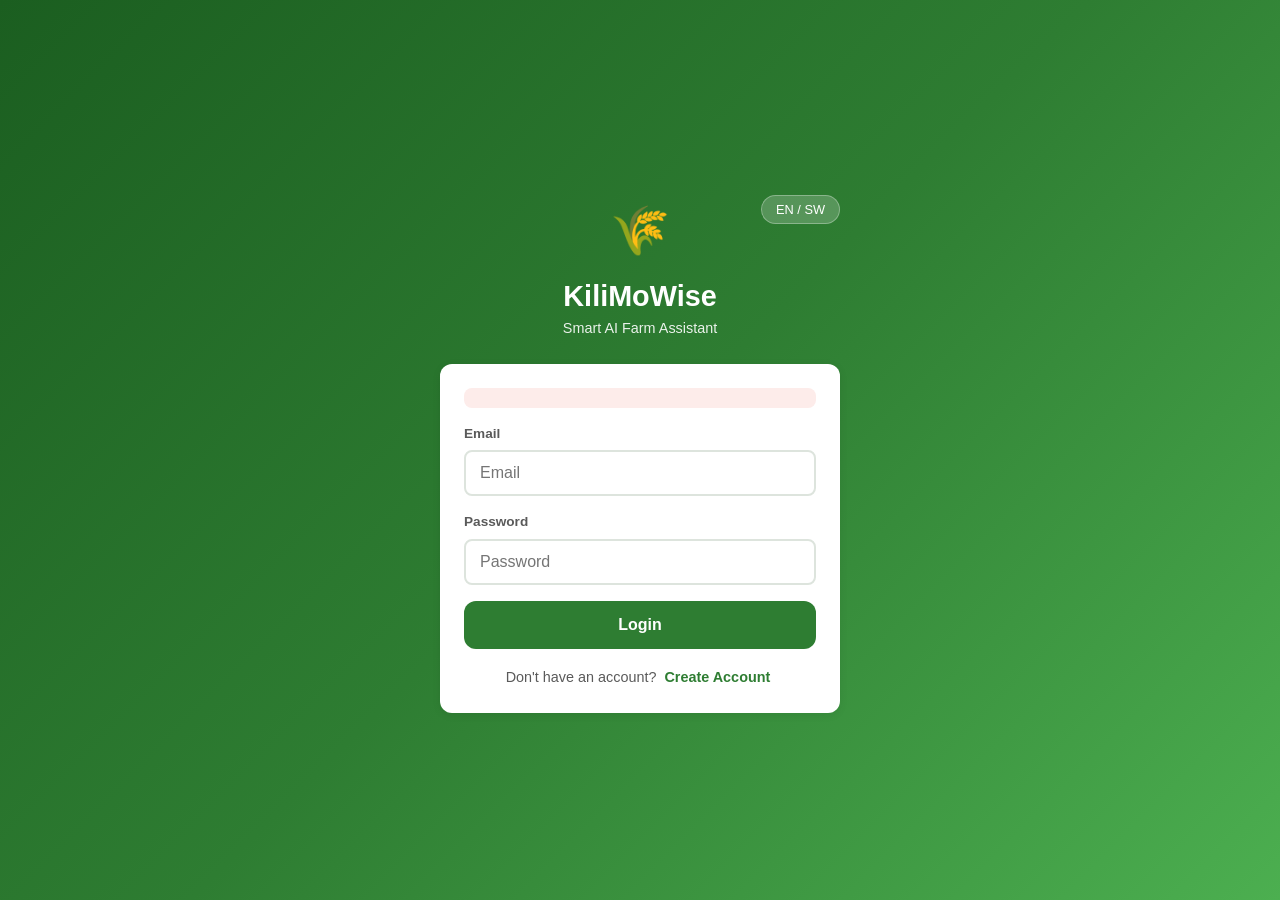
==== frontend/advisor.html @ 44e57fd1 "Initial frontend MVP - KiliMoWise Smart AI Farm Assistant" ====
<!DOCTYPE html>
<html lang="en">
<head>
  <meta charset="UTF-8">
  <meta name="viewport" content="width=device-width, initial-scale=1.0, maximum-scale=1.0, user-scalable=no">
  <meta name="theme-color" content="#2e7d32">
  <meta name="apple-mobile-web-app-capable" content="yes">
  <meta name="apple-mobile-web-app-status-bar-style" content="black-translucent">
  <title data-i18n="advisor.title">AI Advisor</title>
  <link rel="manifest" href="manifest.json">
  <link rel="apple-touch-icon" href="data:image/svg+xml,%3Csvg xmlns='http://www.w3.org/2000/svg' viewBox='0 0 192 192'%3E%3Crect width='192' height='192' fill='%232e7d32'/%3E%3Ctext x='96' y='140' font-size='120' text-anchor='middle' fill='white'%3E🌾%3C/text%3E%3C/svg%3E">
  <link rel="stylesheet" href="css/style.css">
  <script src="config.js"></script>
  <script src="js/i18n.js"></script>
  <script src="js/utils.js"></script>
  <script src="js/api.js"></script>
  <script src="js/auth.js"></script>
  <script src="js/advisor.js"></script>
  <script>
    if ('serviceWorker' in navigator) {
      navigator.serviceWorker.register('service-worker.js');
    }
  </script>
</head>
<body>
  <header class="app-header">
    <button class="btn-link" onclick="window.location.href='index.html'" style="color:white;font-size:1.2rem;padding:0;">&#8592;</button>
    <h1 data-i18n="advisor.title">AI Advisor</h1>
    <button onclick="toggleLanguage()" style="background:none;border:none;color:white;font-size:0.8rem;cursor:pointer;">EN / SW</button>
  </header>

  <main class="container">
    <div class="card">
      <div class="form-group">
        <label for="problemInput" data-i18n="advisor.describe">Describe your crop or animal issue</label>
        <textarea id="problemInput" class="input" rows="3" data-i18n-placeholder="advisor.describe" placeholder="e.g. My maize leaves are turning yellow..."></textarea>
      </div>

      <div class="form-group">
        <label for="typeSelect" data-i18n="advisor.type">Issue Type</label>
        <select id="typeSelect" class="select">
          <option value="crop" data-i18n="advisor.crop">Crop</option>
          <option value="animal" data-i18n="advisor.animal">Animal</option>
        </select>
      </div>

      <div class="upload-placeholder mb-16">
        <input type="file" disabled accept="image/*">
        <span class="coming-soon" data-i18n="advisor.imagePlaceholder">Upload image (coming soon)</span>
      </div>

      <button id="askBtn" class="btn btn-primary btn-block" onclick="handleAnalyze()" data-i18n="advisor.ask">Ask KiliMoWise</button>
    </div>

    <div id="loadingState" class="loading-state hidden">
      <div class="spinner"></div>
      <p data-i18n="advisor.thinking">KiliMoWise is analyzing your issue...</p>
    </div>

    <div id="error" class="card hidden" style="border-left:4px solid var(--danger);"></div>

    <div id="emptyState" class="empty-state">
      <span class="empty-icon">🌾</span>
      <p data-i18n="advisor.empty">Describe your issue above to get started</p>
    </div>

    <div id="results" class="result-section hidden">
      <div class="result-card diagnosis">
        <h3 data-i18n="advisor.diagnosis">Diagnosis</h3>
        <p id="diagnosisContent"></p>
      </div>

      <div class="result-card solution">
        <h3 data-i18n="advisor.solution">Recommended Solution</h3>
        <p id="solutionContent"></p>
      </div>

      <div class="card">
        <div class="flex-between">
          <span data-i18n="advisor.confidence">Confidence</span>
          <strong id="confidenceValue" class="badge badge-confidence">0%</strong>
        </div>
        <div class="confidence-bar">
          <div id="confidenceFill" class="confidence-bar-fill" style="width:0%"></div>
        </div>
      </div>

      <div id="remediesSection" class="card hidden">
        <h3 class="card-title" data-i18n="advisor.remedies">Remedies</h3>
        <div class="table-wrapper">
          <table>
            <thead>
              <tr>
                <th data-i18n="advisor.name">Name</th>
                <th data-i18n="advisor.price">Est. Price</th>
                <th data-i18n="advisor.amount">Amount Needed</th>
                <th data-i18n="advisor.location">Location</th>
              </tr>
            </thead>
            <tbody id="remediesBody"></tbody>
          </table>
        </div>
      </div>
    </div>

    <div id="historySection" class="hidden">
      <h2 class="mt-16 mb-8" data-i18n="advisor.history">Recent Diagnoses</h2>
      <div id="historyList"></div>
    </div>
  </main>

  <nav class="bottom-nav">
    <a href="index.html" class="nav-item"><span class="nav-icon">🏠</span><span data-i18n="nav.home">Home</span></a>
    <a href="advisor.html" class="nav-item active"><span class="nav-icon">🤖</span><span data-i18n="nav.advisor">Advisor</span></a>
    <a href="budget.html" class="nav-item"><span class="nav-icon">💰</span><span data-i18n="nav.budget">Budget</span></a>
    <a href="insights.html" class="nav-item"><span class="nav-icon">📊</span><span data-i18n="nav.insights">Insights</span></a>
  </nav>
</body>
</html>
---- frontend/css/style.css ----
:root {
  --primary: #2e7d32;
  --primary-dark: #1b5e20;
  --primary-light: #4caf50;
  --primary-bg: #e8f5e9;
  --bg: #f0f4f0;
  --card: #ffffff;
  --text: #1a1a1a;
  --text-secondary: #5a5a5a;
  --border: #dde4dd;
  --danger: #d32f2f;
  --warning: #f57c00;
  --info: #1976d2;
  --radius: 12px;
  --radius-sm: 8px;
  --shadow: 0 2px 8px rgba(0,0,0,0.08);
  --shadow-lg: 0 4px 16px rgba(0,0,0,0.12);
  --nav-height: 64px;
  --header-height: 56px;
  --max-width: 480px;
}

*, *::before, *::after { box-sizing: border-box; margin: 0; padding: 0; }

html { font-size: 16px; -webkit-text-size-adjust: 100%; }

body {
  font-family: -apple-system, BlinkMacSystemFont, 'Segoe UI', Roboto, Oxygen, Ubuntu, sans-serif;
  background: var(--bg);
  color: var(--text);
  line-height: 1.5;
  min-height: 100vh;
  padding-bottom: calc(var(--nav-height) + 16px);
}

body.auth-page { padding-bottom: 0; }

a { color: var(--primary); text-decoration: none; }
img { max-width: 100%; height: auto; }

.hidden { display: none !important; }

/* ========== APP HEADER ========== */
.app-header {
  background: var(--primary);
  color: white;
  padding: 12px 16px;
  position: sticky;
  top: 0;
  z-index: 100;
  display: flex;
  align-items: center;
  justify-content: space-between;
  min-height: var(--header-height);
}

.app-header h1 {
  font-size: 1.1rem;
  font-weight: 600;
}

.header-actions {
  display: flex;
  align-items: center;
  gap: 8px;
}

.header-actions button {
  background: none;
  border: none;
  color: white;
  font-size: 0.85rem;
  padding: 6px 10px;
  border-radius: var(--radius-sm);
  cursor: pointer;
  display: flex;
  align-items: center;
  gap: 4px;
}

.header-actions button:active { background: rgba(255,255,255,0.15); }

/* ========== BOTTOM NAV ========== */
.bottom-nav {
  position: fixed;
  bottom: 0;
  left: 0;
  right: 0;
  background: var(--card);
  border-top: 1px solid var(--border);
  display: flex;
  z-index: 100;
  height: var(--nav-height);
}

.nav-item {
  flex: 1;
  display: flex;
  flex-direction: column;
  align-items: center;
  justify-content: center;
  gap: 2px;
  font-size: 0.7rem;
  color: var(--text-secondary);
  cursor: pointer;
  text-decoration: none;
  -webkit-tap-highlight-color: transparent;
  padding: 4px 0;
}

.nav-item .nav-icon { font-size: 1.4rem; line-height: 1; }

.nav-item.active { color: var(--primary); font-weight: 600; }

.nav-item:active { background: var(--primary-bg); }

/* ========== CARDS ========== */
.card {
  background: var(--card);
  border-radius: var(--radius);
  box-shadow: var(--shadow);
  padding: 16px;
  margin-bottom: 12px;
}

.card-title {
  font-size: 0.9rem;
  font-weight: 600;
  color: var(--text-secondary);
  text-transform: uppercase;
  letter-spacing: 0.5px;
  margin-bottom: 8px;
}

/* ========== BUTTONS ========== */
.btn {
  display: inline-flex;
  align-items: center;
  justify-content: center;
  gap: 8px;
  padding: 12px 24px;
  border: none;
  border-radius: var(--radius);
  font-size: 1rem;
  font-weight: 600;
  cursor: pointer;
  transition: all 0.15s ease;
  -webkit-tap-highlight-color: transparent;
  min-height: 48px;
  text-align: center;
}

.btn:disabled { opacity: 0.6; cursor: not-allowed; }
.btn:active:not(:disabled) { transform: scale(0.97); }

.btn-primary {
  background: var(--primary);
  color: white;
}

.btn-primary:hover:not(:disabled) { background: var(--primary-dark); }

.btn-outline {
  background: transparent;
  border: 2px solid var(--primary);
  color: var(--primary);
}

.btn-block { width: 100%; }

.btn-link {
  background: none;
  border: none;
  color: var(--primary);
  font-weight: 600;
  cursor: pointer;
  padding: 4px;
  font-size: inherit;
}

/* ========== FORMS ========== */
.form-group { margin-bottom: 16px; }

.form-group label {
  display: block;
  font-size: 0.85rem;
  font-weight: 600;
  color: var(--text-secondary);
  margin-bottom: 6px;
}

.input, .select, textarea.input {
  width: 100%;
  padding: 12px 14px;
  border: 2px solid var(--border);
  border-radius: var(--radius-sm);
  font-size: 1rem;
  font-family: inherit;
  background: var(--card);
  color: var(--text);
  transition: border-color 0.15s;
  -webkit-appearance: none;
  appearance: none;
}

.input:focus, .select:focus, textarea.input:focus {
  outline: none;
  border-color: var(--primary);
}

textarea.input { resize: vertical; min-height: 100px; }

.select {
  background-image: url("data:image/svg+xml,%3Csvg xmlns='http://www.w3.org/2000/svg' width='12' height='8'%3E%3Cpath d='M1 1l5 5 5-5' stroke='%235a5a5a' stroke-width='2' fill='none'/%3E%3C/svg%3E");
  background-repeat: no-repeat;
  background-position: right 14px center;
  padding-right: 36px;
}

/* ========== AUTH PAGE ========== */
.auth-page {
  background: linear-gradient(135deg, var(--primary-dark) 0%, var(--primary) 50%, var(--primary-light) 100%);
  display: flex;
  align-items: center;
  justify-content: center;
  min-height: 100vh;
  padding: 20px;
}

.auth-container {
  width: 100%;
  max-width: 400px;
}

.auth-header {
  text-align: center;
  color: white;
  margin-bottom: 24px;
  position: relative;
}

.auth-header .lang-toggle {
  position: absolute;
  top: 0;
  right: 0;
  background: rgba(255,255,255,0.2);
  border: 1px solid rgba(255,255,255,0.3);
  color: white;
  padding: 6px 14px;
  border-radius: 20px;
  cursor: pointer;
  font-size: 0.8rem;
}

.auth-logo { margin-bottom: 8px; }

.auth-logo .logo-icon { font-size: 3rem; display: block; margin-bottom: 8px; }

.auth-logo h1 { font-size: 1.8rem; font-weight: 700; }

.auth-logo .tagline { font-size: 0.9rem; opacity: 0.9; }

.auth-card { padding: 24px; }

.auth-error {
  background: #fdecea;
  color: var(--danger);
  padding: 10px 14px;
  border-radius: var(--radius-sm);
  margin-bottom: 16px;
  font-size: 0.85rem;
}

.auth-toggle { text-align: center; margin-top: 16px; font-size: 0.9rem; color: var(--text-secondary); }

/* ========== CONTAINER ========== */
.container { max-width: var(--max-width); margin: 0 auto; padding: 16px; }

/* ========== LOADING SPINNER ========== */
.spinner {
  width: 24px;
  height: 24px;
  border: 3px solid var(--border);
  border-top-color: var(--primary);
  border-radius: 50%;
  animation: spin 0.7s linear infinite;
  display: inline-block;
}

@keyframes spin { to { transform: rotate(360deg); } }

.loading-state {
  display: flex;
  flex-direction: column;
  align-items: center;
  justify-content: center;
  padding: 40px 20px;
  gap: 12px;
  color: var(--text-secondary);
}

/* ========== SKELETON ========== */
.skeleton {
  background: linear-gradient(90deg, #e0e0e0 25%, #f0f0f0 50%, #e0e0e0 75%);
  background-size: 200% 100%;
  animation: shimmer 1.5s infinite;
  border-radius: var(--radius-sm);
}

@keyframes shimmer { 0% { background-position: 200% 0; } 100% { background-position: -200% 0; } }

.skeleton-card {
  height: 80px;
  margin-bottom: 12px;
}

.skeleton-text { height: 16px; margin-bottom: 8px; width: 80%; }

.skeleton-text.short { width: 50%; }

/* ========== BADGE ========== */
.badge {
  display: inline-block;
  padding: 4px 10px;
  border-radius: 20px;
  font-size: 0.75rem;
  font-weight: 600;
}

.badge-confidence {
  background: var(--primary-bg);
  color: var(--primary);
  font-size: 0.9rem;
  padding: 6px 14px;
}

.badge-category {
  background: var(--primary-bg);
  color: var(--primary);
}

.badge-season {
  background: #fff3e0;
  color: var(--warning);
}

/* ========== TABLE ========== */
.table-wrapper { overflow-x: auto; }

table {
  width: 100%;
  border-collapse: collapse;
  font-size: 0.85rem;
}

th, td {
  padding: 10px 8px;
  text-align: left;
  border-bottom: 1px solid var(--border);
  white-space: nowrap;
}

th {
  font-weight: 600;
  color: var(--text-secondary);
  font-size: 0.75rem;
  text-transform: uppercase;
  letter-spacing: 0.5px;
}

tr:last-child td { border-bottom: none; }

/* ========== TOAST ========== */
.toast-container {
  position: fixed;
  top: 16px;
  left: 50%;
  transform: translateX(-50%);
  z-index: 1000;
  display: flex;
  flex-direction: column;
  gap: 8px;
  width: calc(100% - 32px);
  max-width: 400px;
}

.toast {
  padding: 14px 18px;
  border-radius: var(--radius);
  color: white;
  font-weight: 500;
  font-size: 0.9rem;
  box-shadow: var(--shadow-lg);
  animation: toastIn 0.3s ease;
}

.toast-success { background: var(--primary); }
.toast-error { background: var(--danger); }
.toast-info { background: var(--info); }

.toast-hide { animation: toastOut 0.3s ease forwards; }

@keyframes toastIn {
  from { opacity: 0; transform: translateY(-20px); }
  to { opacity: 1; transform: translateY(0); }
}

@keyframes toastOut {
  from { opacity: 1; transform: translateY(0); }
  to { opacity: 0; transform: translateY(-20px); }
}

/* ========== QUICK ACTIONS GRID ========== */
.quick-actions {
  display: grid;
  grid-template-columns: 1fr 1fr 1fr;
  gap: 12px;
}

.action-card {
  background: var(--card);
  border-radius: var(--radius);
  box-shadow: var(--shadow);
  padding: 20px 12px;
  text-align: center;
  cursor: pointer;
  text-decoration: none;
  color: var(--text);
  transition: transform 0.15s;
  -webkit-tap-highlight-color: transparent;
}

.action-card:active { transform: scale(0.96); }

.action-card .action-icon { font-size: 2rem; display: block; margin-bottom: 6px; }

.action-card .action-label {
  font-size: 0.8rem;
  font-weight: 600;
  color: var(--text-secondary);
}

/* ========== INSIGHTS ========== */
.insight-section { margin-bottom: 24px; }

.insight-section h2 {
  font-size: 1rem;
  font-weight: 700;
  margin-bottom: 12px;
  display: flex;
  align-items: center;
  gap: 8px;
}

.insight-card {
  background: var(--card);
  border-radius: var(--radius);
  box-shadow: var(--shadow);
  padding: 14px 16px;
  margin-bottom: 8px;
  border-left: 4px solid var(--primary);
}

.insight-card h3 { font-size: 0.95rem; margin-bottom: 4px; }
.insight-card p { font-size: 0.85rem; color: var(--text-secondary); }

/* ========== BUDGET ========== */
.budget-total {
  font-size: 1.6rem;
  font-weight: 700;
  color: var(--primary);
}

.expense-item {
  display: flex;
  justify-content: space-between;
  align-items: center;
  padding: 12px 0;
  border-bottom: 1px solid var(--border);
}

.expense-item:last-child { border-bottom: none; }

.expense-left { flex: 1; }

.expense-category { margin-bottom: 2px; }

.expense-desc { font-size: 0.8rem; color: var(--text-secondary); }

.expense-date { font-size: 0.75rem; color: var(--text-secondary); margin-top: 2px; }

.expense-amount {
  font-weight: 700;
  font-size: 1rem;
  color: var(--text);
  white-space: nowrap;
}

/* ========== ADVISOR RESULTS ========== */
.result-section { margin-top: 16px; }

.result-card {
  background: var(--card);
  border-radius: var(--radius);
  box-shadow: var(--shadow);
  padding: 16px;
  margin-bottom: 12px;
}

.result-card h3 {
  font-size: 0.85rem;
  text-transform: uppercase;
  letter-spacing: 0.5px;
  color: var(--text-secondary);
  margin-bottom: 6px;
}

.result-card p { font-size: 0.95rem; line-height: 1.6; }

.result-card.diagnosis { border-left: 4px solid var(--warning); }
.result-card.solution { border-left: 4px solid var(--primary); }

.confidence-bar {
  height: 8px;
  background: var(--border);
  border-radius: 4px;
  margin-top: 8px;
  overflow: hidden;
}

.confidence-bar-fill {
  height: 100%;
  background: var(--primary);
  border-radius: 4px;
  transition: width 0.5s ease;
}

/* ========== EMPTY STATE ========== */
.empty-state {
  text-align: center;
  padding: 40px 20px;
  color: var(--text-secondary);
}

.empty-state .empty-icon { font-size: 3rem; margin-bottom: 12px; display: block; }
.empty-state p { font-size: 0.9rem; }

/* ========== OFFLINE BANNER ========== */
.offline-banner {
  background: #fff3e0;
  color: var(--warning);
  padding: 8px 16px;
  font-size: 0.8rem;
  font-weight: 600;
  text-align: center;
}

/* ========== CACHED DATA BANNER ========== */
.cached-banner {
  background: #e3f2fd;
  color: var(--info);
  padding: 8px 16px;
  font-size: 0.8rem;
  font-weight: 600;
  text-align: center;
  margin-bottom: 12px;
  border-radius: var(--radius-sm);
}

/* ========== IMAGE UPLOAD PLACEHOLDER ========== */
.upload-placeholder {
  display: flex;
  align-items: center;
  gap: 10px;
  padding: 10px 14px;
  background: var(--bg);
  border: 2px dashed var(--border);
  border-radius: var(--radius-sm);
  color: var(--text-secondary);
  font-size: 0.85rem;
}

.upload-placeholder input[type="file"]:disabled { opacity: 0.4; }

.upload-placeholder .coming-soon {
  font-size: 0.75rem;
  font-weight: 600;
  color: var(--primary);
  background: var(--primary-bg);
  padding: 2px 8px;
  border-radius: 10px;
}

/* ========== RESPONSIVE ========== */
@media (min-width: 768px) {
  .container { max-width: 600px; }
  .quick-actions { gap: 16px; }
  .action-card { padding: 28px 16px; }
  .action-card .action-icon { font-size: 2.5rem; }
}

@media (min-width: 1024px) {
  .container { max-width: 720px; }
}

/* ========== MISC ========== */
.mt-8 { margin-top: 8px; }
.mt-16 { margin-top: 16px; }
.mb-8 { margin-bottom: 8px; }
.mb-16 { margin-bottom: 16px; }
.text-center { text-align: center; }
.text-secondary { color: var(--text-secondary); }
.flex-between { display: flex; justify-content: space-between; align-items: center; }
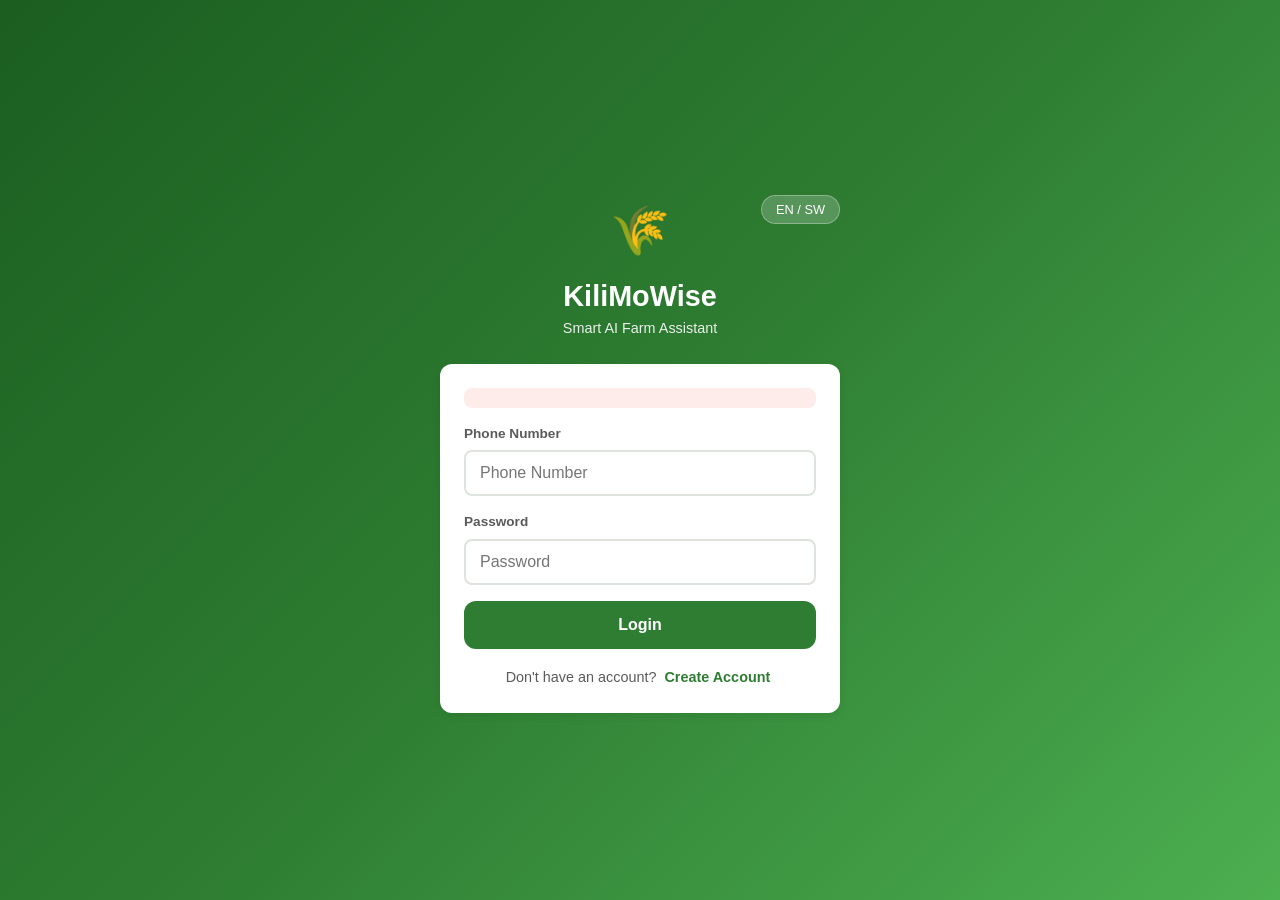
==== commit 7710388c: "feat: finalize KilimoWise frontend for hackathon deployment" ====
--- a/frontend/advisor.html
+++ b/frontend/advisor.html
@@ -39,8 +39,8 @@
       <div class="form-group">
         <label for="typeSelect" data-i18n="advisor.type">Issue Type</label>
         <select id="typeSelect" class="select">
-          <option value="crop" data-i18n="advisor.crop">Crop</option>
-          <option value="animal" data-i18n="advisor.animal">Animal</option>
+          <option value="CROP" data-i18n="advisor.crop">Crop</option>
+          <option value="ANIMAL" data-i18n="advisor.animal">Animal</option>
         </select>
       </div>
 
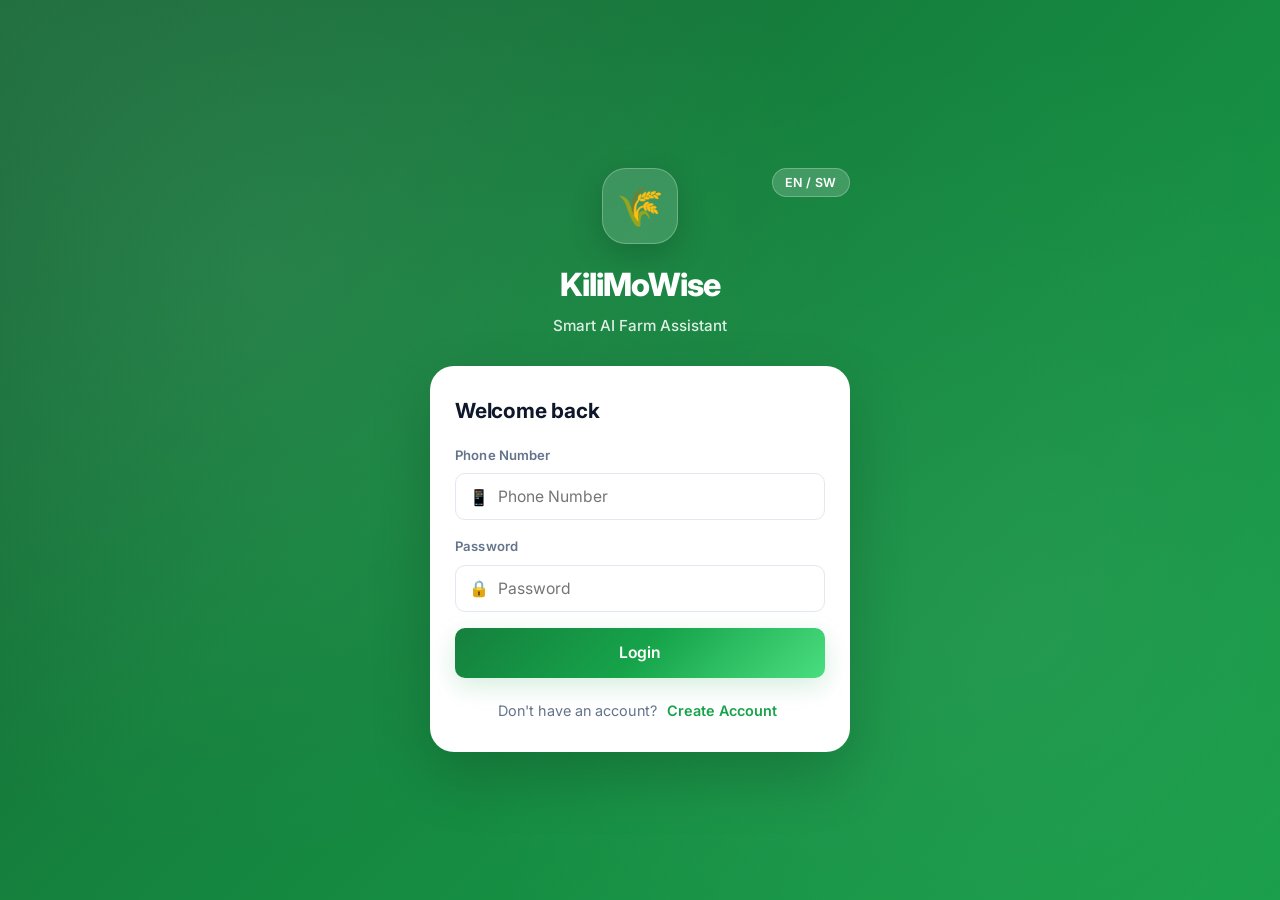
==== commit b1809b0f: "Contract fixes, security hardening, full UI redesign Backend: - Add FarmerDto so password/expenses n" ====
--- a/frontend/advisor.html
+++ b/frontend/advisor.html
@@ -3,12 +3,15 @@
 <head>
   <meta charset="UTF-8">
   <meta name="viewport" content="width=device-width, initial-scale=1.0, maximum-scale=1.0, user-scalable=no">
-  <meta name="theme-color" content="#2e7d32">
+  <meta name="theme-color" content="#16a34a">
   <meta name="apple-mobile-web-app-capable" content="yes">
   <meta name="apple-mobile-web-app-status-bar-style" content="black-translucent">
-  <title data-i18n="advisor.title">AI Advisor</title>
+  <title data-i18n="advisor.title">AI Advisor · KiliMoWise</title>
   <link rel="manifest" href="manifest.json">
-  <link rel="apple-touch-icon" href="data:image/svg+xml,%3Csvg xmlns='http://www.w3.org/2000/svg' viewBox='0 0 192 192'%3E%3Crect width='192' height='192' fill='%232e7d32'/%3E%3Ctext x='96' y='140' font-size='120' text-anchor='middle' fill='white'%3E🌾%3C/text%3E%3C/svg%3E">
+  <link rel="preconnect" href="https://fonts.googleapis.com">
+  <link rel="preconnect" href="https://fonts.gstatic.com" crossorigin>
+  <link rel="stylesheet" href="https://fonts.googleapis.com/css2?family=Inter:wght@400;500;600;700;800&display=swap">
+  <link rel="apple-touch-icon" href="data:image/svg+xml,%3Csvg xmlns='http://www.w3.org/2000/svg' viewBox='0 0 192 192'%3E%3Crect width='192' height='192' fill='%2316a34a'/%3E%3Ctext x='96' y='140' font-size='120' text-anchor='middle' fill='white'%3E🌾%3C/text%3E%3C/svg%3E">
   <link rel="stylesheet" href="css/style.css">
   <script src="config.js"></script>
   <script src="js/i18n.js"></script>
@@ -24,13 +27,13 @@
 </head>
 <body>
   <header class="app-header">
-    <button class="btn-link" onclick="window.location.href='index.html'" style="color:white;font-size:1.2rem;padding:0;">&#8592;</button>
+    <button class="back-btn" onclick="window.location.href='index.html'" aria-label="Back">←</button>
     <h1 data-i18n="advisor.title">AI Advisor</h1>
-    <button onclick="toggleLanguage()" style="background:none;border:none;color:white;font-size:0.8rem;cursor:pointer;">EN / SW</button>
+    <button class="lang-pill" onclick="toggleLanguage()">EN / SW</button>
   </header>
 
   <main class="container">
-    <div class="card">
+    <div class="card fade-up">
       <div class="form-group">
         <label for="problemInput" data-i18n="advisor.describe">Describe your crop or animal issue</label>
         <textarea id="problemInput" class="input" rows="3" data-i18n-placeholder="advisor.describe" placeholder="e.g. My maize leaves are turning yellow..."></textarea>
@@ -39,21 +42,32 @@
       <div class="form-group">
         <label for="typeSelect" data-i18n="advisor.type">Issue Type</label>
         <select id="typeSelect" class="select">
-          <option value="CROP" data-i18n="advisor.crop">Crop</option>
-          <option value="ANIMAL" data-i18n="advisor.animal">Animal</option>
+          <option value="CROP" data-i18n="advisor.crop">🌱 Crop</option>
+          <option value="ANIMAL" data-i18n="advisor.animal">🐄 Animal</option>
         </select>
       </div>
 
-      <div class="upload-placeholder mb-16">
-        <input type="file" disabled accept="image/*">
-        <span class="coming-soon" data-i18n="advisor.imagePlaceholder">Upload image (coming soon)</span>
+      <div class="form-group">
+        <label data-i18n="advisor.photo">Photo (optional)</label>
+        <label class="upload-zone" id="uploadZone">
+          <div class="upload-icon">📷</div>
+          <div class="upload-text">
+            <div data-i18n="advisor.upload">Tap to add a photo</div>
+            <div class="upload-hint" data-i18n="advisor.uploadHint">Helps the AI identify the issue</div>
+          </div>
+          <input type="file" id="imageInput" accept="image/*" capture="environment">
+        </label>
+        <div id="imagePreview" class="upload-preview hidden">
+          <img id="previewImg" alt="preview">
+          <button type="button" class="upload-remove" id="removeImageBtn" aria-label="Remove">✕</button>
+        </div>
       </div>
 
       <button id="askBtn" class="btn btn-primary btn-block" onclick="handleAnalyze()" data-i18n="advisor.ask">Ask KiliMoWise</button>
     </div>
 
     <div id="loadingState" class="loading-state hidden">
-      <div class="spinner"></div>
+      <div class="spinner lg"></div>
       <p data-i18n="advisor.thinking">KiliMoWise is analyzing your issue...</p>
     </div>
 
@@ -65,28 +79,28 @@
     </div>
 
     <div id="results" class="result-section hidden">
-      <div class="result-card diagnosis">
-        <h3 data-i18n="advisor.diagnosis">Diagnosis</h3>
+      <div class="result-card diagnosis fade-up">
+        <h3><span class="ic">🩺</span> <span data-i18n="advisor.diagnosis">Diagnosis</span></h3>
         <p id="diagnosisContent"></p>
       </div>
 
-      <div class="result-card solution">
-        <h3 data-i18n="advisor.solution">Recommended Solution</h3>
+      <div class="result-card solution fade-up">
+        <h3><span class="ic">💡</span> <span data-i18n="advisor.solution">Recommended Solution</span></h3>
         <p id="solutionContent"></p>
       </div>
 
-      <div class="card">
-        <div class="flex-between">
-          <span data-i18n="advisor.confidence">Confidence</span>
-          <strong id="confidenceValue" class="badge badge-confidence">0%</strong>
+      <div class="card fade-up">
+        <div class="confidence-row">
+          <span class="label" data-i18n="advisor.confidence">Confidence</span>
+          <strong id="confidenceValue" class="value">0%</strong>
         </div>
         <div class="confidence-bar">
           <div id="confidenceFill" class="confidence-bar-fill" style="width:0%"></div>
         </div>
       </div>
 
-      <div id="remediesSection" class="card hidden">
-        <h3 class="card-title" data-i18n="advisor.remedies">Remedies</h3>
+      <div id="remediesSection" class="result-card remedies hidden fade-up">
+        <h3><span class="ic">🛒</span> <span data-i18n="advisor.remedies">Remedies & Where to Buy</span></h3>
         <div class="table-wrapper">
           <table>
             <thead>
@@ -104,7 +118,9 @@
     </div>
 
     <div id="historySection" class="hidden">
-      <h2 class="mt-16 mb-8" data-i18n="advisor.history">Recent Diagnoses</h2>
+      <h3 class="section-title">
+        <span data-i18n="advisor.history">Recent Diagnoses</span>
+      </h3>
       <div id="historyList"></div>
     </div>
   </main>
--- a/frontend/css/style.css
+++ b/frontend/css/style.css
@@ -1,23 +1,38 @@
 :root {
-  --primary: #2e7d32;
-  --primary-dark: #1b5e20;
-  --primary-light: #4caf50;
-  --primary-bg: #e8f5e9;
-  --bg: #f0f4f0;
+  --primary: #16a34a;
+  --primary-dark: #15803d;
+  --primary-darker: #14532d;
+  --primary-light: #4ade80;
+  --primary-soft: #dcfce7;
+  --primary-bg: #f0fdf4;
+  --accent: #f59e0b;
+  --accent-soft: #fef3c7;
+  --bg: #f8fafc;
+  --bg-soft: #f1f5f9;
   --card: #ffffff;
-  --text: #1a1a1a;
-  --text-secondary: #5a5a5a;
-  --border: #dde4dd;
-  --danger: #d32f2f;
-  --warning: #f57c00;
-  --info: #1976d2;
-  --radius: 12px;
-  --radius-sm: 8px;
-  --shadow: 0 2px 8px rgba(0,0,0,0.08);
-  --shadow-lg: 0 4px 16px rgba(0,0,0,0.12);
-  --nav-height: 64px;
-  --header-height: 56px;
-  --max-width: 480px;
+  --text: #0f172a;
+  --text-secondary: #64748b;
+  --text-muted: #94a3b8;
+  --border: #e2e8f0;
+  --border-soft: #f1f5f9;
+  --danger: #dc2626;
+  --danger-soft: #fee2e2;
+  --success: #16a34a;
+  --info: #0ea5e9;
+  --info-soft: #e0f2fe;
+  --radius: 16px;
+  --radius-sm: 10px;
+  --radius-lg: 24px;
+  --shadow-sm: 0 1px 2px rgba(15,23,42,0.05);
+  --shadow: 0 4px 12px rgba(15,23,42,0.06);
+  --shadow-lg: 0 12px 32px rgba(15,23,42,0.10);
+  --shadow-glow: 0 8px 24px rgba(22,163,74,0.18);
+  --nav-height: 68px;
+  --header-height: 64px;
+  --max-width: 520px;
+  --gradient-primary: linear-gradient(135deg, #15803d 0%, #16a34a 50%, #4ade80 100%);
+  --gradient-hero: linear-gradient(135deg, #14532d 0%, #15803d 40%, #16a34a 100%);
+  --gradient-warm: linear-gradient(135deg, #f59e0b 0%, #fbbf24 100%);
 }
 
 *, *::before, *::after { box-sizing: border-box; margin: 0; padding: 0; }
@@ -25,12 +40,14 @@
 html { font-size: 16px; -webkit-text-size-adjust: 100%; }
 
 body {
-  font-family: -apple-system, BlinkMacSystemFont, 'Segoe UI', Roboto, Oxygen, Ubuntu, sans-serif;
+  font-family: 'Inter', -apple-system, BlinkMacSystemFont, 'Segoe UI', Roboto, Oxygen, Ubuntu, sans-serif;
   background: var(--bg);
   color: var(--text);
-  line-height: 1.5;
+  line-height: 1.55;
   min-height: 100vh;
-  padding-bottom: calc(var(--nav-height) + 16px);
+  padding-bottom: calc(var(--nav-height) + 24px);
+  -webkit-font-smoothing: antialiased;
+  -moz-osx-font-smoothing: grayscale;
 }
 
 body.auth-page { padding-bottom: 0; }
@@ -40,11 +57,13 @@
 
 .hidden { display: none !important; }
 
+button { font-family: inherit; }
+
 /* ========== APP HEADER ========== */
 .app-header {
-  background: var(--primary);
+  background: var(--gradient-primary);
   color: white;
-  padding: 12px 16px;
+  padding: 16px 20px;
   position: sticky;
   top: 0;
   z-index: 100;
@@ -52,45 +71,89 @@
   align-items: center;
   justify-content: space-between;
   min-height: var(--header-height);
+  box-shadow: 0 4px 16px rgba(20,83,45,0.18);
 }
 
 .app-header h1 {
-  font-size: 1.1rem;
-  font-weight: 600;
-}
-
-.header-actions {
-  display: flex;
-  align-items: center;
-  gap: 8px;
-}
-
-.header-actions button {
-  background: none;
+  font-size: 1.15rem;
+  font-weight: 700;
+  letter-spacing: -0.01em;
+}
+
+.app-header .back-btn {
+  width: 36px; height: 36px;
+  border-radius: 50%;
+  background: rgba(255,255,255,0.18);
   border: none;
   color: white;
-  font-size: 0.85rem;
-  padding: 6px 10px;
-  border-radius: var(--radius-sm);
+  font-size: 1.1rem;
+  display: flex; align-items: center; justify-content: center;
   cursor: pointer;
-  display: flex;
-  align-items: center;
-  gap: 4px;
-}
-
-.header-actions button:active { background: rgba(255,255,255,0.15); }
+  transition: background 0.2s;
+}
+.app-header .back-btn:active { background: rgba(255,255,255,0.32); }
+
+.header-brand {
+  display: flex; align-items: center; gap: 10px;
+  font-weight: 700; font-size: 1.05rem;
+  letter-spacing: -0.01em;
+}
+.header-brand .brand-mark {
+  width: 32px; height: 32px;
+  border-radius: 10px;
+  background: rgba(255,255,255,0.18);
+  display: flex; align-items: center; justify-content: center;
+  font-size: 1.1rem;
+}
+
+.header-actions { display: flex; align-items: center; gap: 8px; }
+
+.lang-pill {
+  background: rgba(255,255,255,0.18);
+  border: 1px solid rgba(255,255,255,0.25);
+  color: white;
+  font-size: 0.78rem;
+  font-weight: 600;
+  padding: 6px 12px;
+  border-radius: 999px;
+  cursor: pointer;
+  transition: background 0.2s;
+  letter-spacing: 0.04em;
+}
+.lang-pill:active { background: rgba(255,255,255,0.32); }
+
+.ghost-btn {
+  background: rgba(255,255,255,0.18);
+  border: 1px solid rgba(255,255,255,0.25);
+  color: white;
+  font-size: 0.8rem;
+  font-weight: 600;
+  padding: 7px 14px;
+  border-radius: 999px;
+  cursor: pointer;
+  transition: background 0.2s;
+}
+.ghost-btn:active { background: rgba(255,255,255,0.32); }
 
 /* ========== BOTTOM NAV ========== */
 .bottom-nav {
   position: fixed;
-  bottom: 0;
-  left: 0;
-  right: 0;
-  background: var(--card);
-  border-top: 1px solid var(--border);
+  bottom: 12px;
+  left: 50%;
+  transform: translateX(-50%);
+  background: rgba(255,255,255,0.94);
+  backdrop-filter: saturate(160%) blur(18px);
+  -webkit-backdrop-filter: saturate(160%) blur(18px);
+  border: 1px solid var(--border);
+  border-radius: 999px;
   display: flex;
   z-index: 100;
-  height: var(--nav-height);
+  height: 60px;
+  padding: 6px;
+  gap: 4px;
+  box-shadow: var(--shadow-lg);
+  width: calc(100% - 24px);
+  max-width: 460px;
 }
 
 .nav-item {
@@ -100,36 +163,250 @@
   align-items: center;
   justify-content: center;
   gap: 2px;
-  font-size: 0.7rem;
-  color: var(--text-secondary);
+  font-size: 0.68rem;
+  font-weight: 600;
+  color: var(--text-muted);
   cursor: pointer;
   text-decoration: none;
   -webkit-tap-highlight-color: transparent;
   padding: 4px 0;
-}
-
-.nav-item .nav-icon { font-size: 1.4rem; line-height: 1; }
-
-.nav-item.active { color: var(--primary); font-weight: 600; }
-
-.nav-item:active { background: var(--primary-bg); }
+  border-radius: 999px;
+  transition: all 0.2s;
+}
+
+.nav-item .nav-icon {
+  font-size: 1.25rem;
+  line-height: 1;
+  filter: grayscale(0.3);
+  transition: all 0.2s;
+}
+
+.nav-item.active {
+  color: white;
+  background: var(--gradient-primary);
+  box-shadow: var(--shadow-glow);
+}
+.nav-item.active .nav-icon { filter: none; transform: scale(1.05); }
+
+.nav-item:not(.active):active { background: var(--bg-soft); }
+
+/* ========== CONTAINER ========== */
+.container { max-width: var(--max-width); margin: 0 auto; padding: 20px 16px 8px; }
+
+/* ========== HERO (dashboard) ========== */
+.hero {
+  position: relative;
+  background: var(--gradient-hero);
+  color: white;
+  border-radius: var(--radius-lg);
+  padding: 24px 22px 56px;
+  margin-bottom: 28px;
+  overflow: hidden;
+  box-shadow: var(--shadow-glow);
+}
+.hero::after {
+  content: '';
+  position: absolute;
+  width: 220px; height: 220px;
+  right: -60px; top: -80px;
+  background: radial-gradient(circle, rgba(255,255,255,0.15) 0%, transparent 70%);
+  border-radius: 50%;
+  pointer-events: none;
+}
+.hero-greeting {
+  font-size: 0.82rem;
+  font-weight: 500;
+  letter-spacing: 0.06em;
+  text-transform: uppercase;
+  opacity: 0.85;
+  margin-bottom: 6px;
+}
+.hero-name {
+  font-size: 1.5rem;
+  font-weight: 700;
+  letter-spacing: -0.02em;
+  line-height: 1.2;
+  margin-bottom: 6px;
+}
+.hero-sub {
+  font-size: 0.88rem;
+  opacity: 0.85;
+  max-width: 80%;
+}
+
+/* Floating summary card overlapping the hero */
+.summary-card {
+  background: var(--card);
+  border-radius: var(--radius);
+  padding: 18px 20px;
+  margin: -36px 16px 16px;
+  box-shadow: var(--shadow-lg);
+  position: relative;
+  z-index: 2;
+  display: flex;
+  align-items: center;
+  gap: 16px;
+  max-width: calc(var(--max-width) - 32px);
+  margin-left: auto;
+  margin-right: auto;
+}
+.summary-icon {
+  width: 48px; height: 48px;
+  border-radius: 14px;
+  background: var(--primary-soft);
+  color: var(--primary);
+  display: flex; align-items: center; justify-content: center;
+  font-size: 1.4rem;
+  flex-shrink: 0;
+}
+.summary-content { flex: 1; min-width: 0; }
+.summary-label {
+  font-size: 0.72rem;
+  font-weight: 600;
+  color: var(--text-muted);
+  text-transform: uppercase;
+  letter-spacing: 0.06em;
+  margin-bottom: 2px;
+}
+.summary-value {
+  font-size: 1.4rem;
+  font-weight: 800;
+  color: var(--text);
+  letter-spacing: -0.02em;
+  line-height: 1.1;
+}
+.summary-value.skeleton-line {
+  height: 1.4rem;
+  width: 60%;
+  background: linear-gradient(90deg, #e2e8f0 25%, #f1f5f9 50%, #e2e8f0 75%);
+  background-size: 200% 100%;
+  animation: shimmer 1.4s infinite;
+  border-radius: 6px;
+}
 
 /* ========== CARDS ========== */
 .card {
   background: var(--card);
   border-radius: var(--radius);
   box-shadow: var(--shadow);
-  padding: 16px;
-  margin-bottom: 12px;
-}
+  padding: 18px;
+  margin-bottom: 14px;
+  border: 1px solid var(--border-soft);
+}
+
+.card-elevated { box-shadow: var(--shadow-lg); }
 
 .card-title {
-  font-size: 0.9rem;
-  font-weight: 600;
+  font-size: 0.78rem;
+  font-weight: 700;
   color: var(--text-secondary);
   text-transform: uppercase;
-  letter-spacing: 0.5px;
-  margin-bottom: 8px;
+  letter-spacing: 0.08em;
+  margin-bottom: 10px;
+  display: flex;
+  align-items: center;
+  gap: 8px;
+}
+
+.card-title .card-title-icon {
+  width: 24px; height: 24px;
+  border-radius: 8px;
+  background: var(--primary-soft);
+  color: var(--primary);
+  display: flex; align-items: center; justify-content: center;
+  font-size: 0.8rem;
+}
+
+.section-title {
+  font-size: 1.05rem;
+  font-weight: 700;
+  color: var(--text);
+  letter-spacing: -0.01em;
+  margin: 24px 4px 12px;
+  display: flex;
+  align-items: center;
+  justify-content: space-between;
+}
+.section-title .see-all {
+  font-size: 0.78rem;
+  font-weight: 600;
+  color: var(--primary);
+  text-transform: none;
+  letter-spacing: 0;
+}
+
+/* ========== TIP / ADVICE PREVIEW ========== */
+.tip-card {
+  display: flex; gap: 14px; align-items: flex-start;
+  background: linear-gradient(135deg, #fef3c7 0%, #fde68a 100%);
+  border-radius: var(--radius);
+  padding: 16px;
+  margin-bottom: 14px;
+  color: #78350f;
+  border: 1px solid rgba(245,158,11,0.2);
+}
+.tip-icon {
+  width: 40px; height: 40px;
+  border-radius: 12px;
+  background: rgba(255,255,255,0.7);
+  display: flex; align-items: center; justify-content: center;
+  font-size: 1.2rem;
+  flex-shrink: 0;
+}
+.tip-body { flex: 1; }
+.tip-title {
+  font-size: 0.78rem; font-weight: 700;
+  text-transform: uppercase; letter-spacing: 0.06em;
+  opacity: 0.7; margin-bottom: 4px;
+}
+.tip-content { font-size: 0.92rem; line-height: 1.5; }
+
+.diagnosis-card {
+  border-left: 4px solid var(--accent);
+}
+.diagnosis-card .card-title { color: #b45309; }
+
+/* ========== QUICK ACTIONS ========== */
+.quick-actions {
+  display: grid;
+  grid-template-columns: 1fr 1fr 1fr;
+  gap: 12px;
+}
+
+.action-card {
+  background: var(--card);
+  border-radius: var(--radius);
+  box-shadow: var(--shadow);
+  padding: 22px 12px 18px;
+  text-align: center;
+  cursor: pointer;
+  text-decoration: none;
+  color: var(--text);
+  transition: transform 0.15s, box-shadow 0.2s;
+  -webkit-tap-highlight-color: transparent;
+  border: 1px solid var(--border-soft);
+  display: flex; flex-direction: column; align-items: center; gap: 10px;
+}
+.action-card:active { transform: scale(0.97); box-shadow: var(--shadow); }
+
+.action-card .action-icon {
+  width: 52px; height: 52px;
+  border-radius: 16px;
+  display: flex; align-items: center; justify-content: center;
+  font-size: 1.6rem;
+  background: var(--primary-soft);
+  color: var(--primary);
+  transition: transform 0.2s;
+}
+.action-card:active .action-icon { transform: scale(0.92); }
+
+.action-card.alt .action-icon { background: var(--accent-soft); color: var(--accent); }
+.action-card.info .action-icon { background: var(--info-soft); color: var(--info); }
+
+.action-card .action-label {
+  font-size: 0.82rem;
+  font-weight: 600;
+  color: var(--text);
 }
 
 /* ========== BUTTONS ========== */
@@ -138,33 +415,41 @@
   align-items: center;
   justify-content: center;
   gap: 8px;
-  padding: 12px 24px;
+  padding: 14px 22px;
   border: none;
-  border-radius: var(--radius);
-  font-size: 1rem;
+  border-radius: var(--radius-sm);
+  font-size: 0.98rem;
   font-weight: 600;
   cursor: pointer;
   transition: all 0.15s ease;
   -webkit-tap-highlight-color: transparent;
-  min-height: 48px;
+  min-height: 50px;
   text-align: center;
-}
-
-.btn:disabled { opacity: 0.6; cursor: not-allowed; }
-.btn:active:not(:disabled) { transform: scale(0.97); }
+  letter-spacing: -0.005em;
+}
+.btn:disabled { opacity: 0.55; cursor: not-allowed; }
+.btn:active:not(:disabled) { transform: scale(0.98); }
 
 .btn-primary {
-  background: var(--primary);
+  background: var(--gradient-primary);
   color: white;
-}
-
-.btn-primary:hover:not(:disabled) { background: var(--primary-dark); }
+  box-shadow: var(--shadow-glow);
+}
+.btn-primary:hover:not(:disabled) { box-shadow: 0 10px 28px rgba(22,163,74,0.28); }
 
 .btn-outline {
   background: transparent;
   border: 2px solid var(--primary);
   color: var(--primary);
-}
+  box-shadow: none;
+}
+
+.btn-ghost {
+  background: var(--bg-soft);
+  color: var(--text);
+}
+
+.btn-danger { background: var(--danger); color: white; }
 
 .btn-block { width: 100%; }
 
@@ -174,198 +459,260 @@
   color: var(--primary);
   font-weight: 600;
   cursor: pointer;
-  padding: 4px;
+  padding: 4px 6px;
   font-size: inherit;
-}
+  border-radius: 6px;
+}
+.btn-link:active { background: var(--primary-soft); }
 
 /* ========== FORMS ========== */
 .form-group { margin-bottom: 16px; }
 
 .form-group label {
   display: block;
-  font-size: 0.85rem;
+  font-size: 0.82rem;
   font-weight: 600;
   color: var(--text-secondary);
-  margin-bottom: 6px;
+  margin-bottom: 8px;
+  letter-spacing: 0.01em;
 }
 
 .input, .select, textarea.input {
   width: 100%;
-  padding: 12px 14px;
-  border: 2px solid var(--border);
+  padding: 13px 15px;
+  border: 1.5px solid var(--border);
   border-radius: var(--radius-sm);
-  font-size: 1rem;
+  font-size: 0.98rem;
   font-family: inherit;
   background: var(--card);
   color: var(--text);
-  transition: border-color 0.15s;
+  transition: border-color 0.15s, box-shadow 0.15s;
   -webkit-appearance: none;
   appearance: none;
 }
-
 .input:focus, .select:focus, textarea.input:focus {
   outline: none;
   border-color: var(--primary);
-}
-
-textarea.input { resize: vertical; min-height: 100px; }
+  box-shadow: 0 0 0 4px rgba(22,163,74,0.12);
+}
+
+textarea.input { resize: vertical; min-height: 110px; line-height: 1.5; }
 
 .select {
-  background-image: url("data:image/svg+xml,%3Csvg xmlns='http://www.w3.org/2000/svg' width='12' height='8'%3E%3Cpath d='M1 1l5 5 5-5' stroke='%235a5a5a' stroke-width='2' fill='none'/%3E%3C/svg%3E");
+  background-image: url("data:image/svg+xml,%3Csvg xmlns='http://www.w3.org/2000/svg' width='12' height='8'%3E%3Cpath d='M1 1l5 5 5-5' stroke='%2364748b' stroke-width='2' fill='none' stroke-linecap='round'/%3E%3C/svg%3E");
   background-repeat: no-repeat;
-  background-position: right 14px center;
-  padding-right: 36px;
-}
+  background-position: right 16px center;
+  padding-right: 40px;
+}
+
+.input-icon-wrap {
+  position: relative;
+}
+.input-icon-wrap .input-icon {
+  position: absolute;
+  left: 14px;
+  top: 50%;
+  transform: translateY(-50%);
+  color: var(--text-muted);
+  font-size: 1rem;
+  pointer-events: none;
+}
+.input-icon-wrap .input { padding-left: 42px; }
 
 /* ========== AUTH PAGE ========== */
 .auth-page {
-  background: linear-gradient(135deg, var(--primary-dark) 0%, var(--primary) 50%, var(--primary-light) 100%);
+  background:
+    radial-gradient(circle at 0% 0%, rgba(74,222,128,0.18) 0%, transparent 50%),
+    radial-gradient(circle at 100% 100%, rgba(21,128,61,0.18) 0%, transparent 50%),
+    var(--gradient-hero);
   display: flex;
   align-items: center;
   justify-content: center;
   min-height: 100vh;
   padding: 20px;
+  position: relative;
+  overflow: hidden;
+}
+.auth-page::before {
+  content: '';
+  position: absolute;
+  inset: 0;
+  background-image:
+    radial-gradient(circle at 20% 30%, rgba(255,255,255,0.06) 0%, transparent 50%),
+    radial-gradient(circle at 80% 70%, rgba(255,255,255,0.06) 0%, transparent 50%);
+  pointer-events: none;
 }
 
 .auth-container {
   width: 100%;
-  max-width: 400px;
+  max-width: 420px;
+  position: relative;
+  z-index: 1;
 }
 
 .auth-header {
   text-align: center;
   color: white;
-  margin-bottom: 24px;
+  margin-bottom: 28px;
   position: relative;
+}
+
+.auth-logo { margin-bottom: 8px; }
+
+.auth-logo .logo-mark {
+  width: 76px; height: 76px;
+  border-radius: 24px;
+  background: rgba(255,255,255,0.15);
+  border: 1px solid rgba(255,255,255,0.25);
+  margin: 0 auto 16px;
+  display: flex; align-items: center; justify-content: center;
+  font-size: 2.4rem;
+  box-shadow: 0 12px 32px rgba(0,0,0,0.18);
+  animation: float 4s ease-in-out infinite;
+}
+
+@keyframes float {
+  0%, 100% { transform: translateY(0); }
+  50% { transform: translateY(-6px); }
+}
+
+.auth-logo h1 {
+  font-size: 2rem;
+  font-weight: 800;
+  letter-spacing: -0.03em;
+  margin-bottom: 4px;
+}
+
+.auth-logo .tagline {
+  font-size: 0.95rem;
+  opacity: 0.85;
+  font-weight: 500;
 }
 
 .auth-header .lang-toggle {
   position: absolute;
   top: 0;
   right: 0;
-  background: rgba(255,255,255,0.2);
-  border: 1px solid rgba(255,255,255,0.3);
-  color: white;
-  padding: 6px 14px;
-  border-radius: 20px;
-  cursor: pointer;
-  font-size: 0.8rem;
-}
-
-.auth-logo { margin-bottom: 8px; }
-
-.auth-logo .logo-icon { font-size: 3rem; display: block; margin-bottom: 8px; }
-
-.auth-logo h1 { font-size: 1.8rem; font-weight: 700; }
-
-.auth-logo .tagline { font-size: 0.9rem; opacity: 0.9; }
-
-.auth-card { padding: 24px; }
+}
+
+.auth-card {
+  background: var(--card);
+  border-radius: var(--radius-lg);
+  padding: 28px 24px;
+  box-shadow: 0 24px 60px rgba(0,0,0,0.18);
+  border: 1px solid rgba(255,255,255,0.6);
+  backdrop-filter: blur(10px);
+}
+
+.auth-card h2 {
+  font-size: 1.3rem;
+  font-weight: 700;
+  margin-bottom: 18px;
+  color: var(--text);
+  letter-spacing: -0.01em;
+}
 
 .auth-error {
-  background: #fdecea;
+  background: var(--danger-soft);
   color: var(--danger);
-  padding: 10px 14px;
+  padding: 11px 14px;
   border-radius: var(--radius-sm);
   margin-bottom: 16px;
   font-size: 0.85rem;
-}
-
-.auth-toggle { text-align: center; margin-top: 16px; font-size: 0.9rem; color: var(--text-secondary); }
-
-/* ========== CONTAINER ========== */
-.container { max-width: var(--max-width); margin: 0 auto; padding: 16px; }
+  font-weight: 500;
+  display: flex; align-items: center; gap: 8px;
+  border: 1px solid rgba(220,38,38,0.2);
+}
+.auth-error::before { content: '⚠️'; font-size: 0.9rem; }
+
+.auth-toggle {
+  text-align: center;
+  margin-top: 20px;
+  font-size: 0.9rem;
+  color: var(--text-secondary);
+}
 
 /* ========== LOADING SPINNER ========== */
 .spinner {
-  width: 24px;
-  height: 24px;
-  border: 3px solid var(--border);
+  width: 22px; height: 22px;
+  border: 2.5px solid rgba(22,163,74,0.2);
   border-top-color: var(--primary);
   border-radius: 50%;
   animation: spin 0.7s linear infinite;
   display: inline-block;
 }
 
+.spinner.lg { width: 38px; height: 38px; border-width: 3px; }
+
 @keyframes spin { to { transform: rotate(360deg); } }
 
 .loading-state {
-  display: flex;
-  flex-direction: column;
-  align-items: center;
-  justify-content: center;
-  padding: 40px 20px;
-  gap: 12px;
-  color: var(--text-secondary);
+  display: flex; flex-direction: column; align-items: center; justify-content: center;
+  padding: 36px 20px; gap: 12px; color: var(--text-secondary);
+  font-size: 0.9rem;
 }
 
 /* ========== SKELETON ========== */
+@keyframes shimmer { 0% { background-position: 200% 0; } 100% { background-position: -200% 0; } }
+
 .skeleton {
-  background: linear-gradient(90deg, #e0e0e0 25%, #f0f0f0 50%, #e0e0e0 75%);
+  background: linear-gradient(90deg, #e2e8f0 25%, #f1f5f9 50%, #e2e8f0 75%);
   background-size: 200% 100%;
-  animation: shimmer 1.5s infinite;
-  border-radius: var(--radius-sm);
-}
-
-@keyframes shimmer { 0% { background-position: 200% 0; } 100% { background-position: -200% 0; } }
-
-.skeleton-card {
-  height: 80px;
-  margin-bottom: 12px;
+  animation: shimmer 1.4s infinite;
+  border-radius: 6px;
 }
 
 .skeleton-text { height: 16px; margin-bottom: 8px; width: 80%; }
-
 .skeleton-text.short { width: 50%; }
 
 /* ========== BADGE ========== */
 .badge {
-  display: inline-block;
+  display: inline-flex;
+  align-items: center;
+  gap: 4px;
   padding: 4px 10px;
-  border-radius: 20px;
-  font-size: 0.75rem;
-  font-weight: 600;
+  border-radius: 999px;
+  font-size: 0.72rem;
+  font-weight: 700;
+  letter-spacing: 0.02em;
 }
 
 .badge-confidence {
-  background: var(--primary-bg);
-  color: var(--primary);
-  font-size: 0.9rem;
-  padding: 6px 14px;
+  background: var(--primary-soft);
+  color: var(--primary-dark);
 }
 
 .badge-category {
-  background: var(--primary-bg);
-  color: var(--primary);
+  background: var(--info-soft);
+  color: #0369a1;
 }
 
 .badge-season {
-  background: #fff3e0;
-  color: var(--warning);
+  background: var(--accent-soft);
+  color: #b45309;
 }
 
 /* ========== TABLE ========== */
-.table-wrapper { overflow-x: auto; }
-
-table {
-  width: 100%;
-  border-collapse: collapse;
-  font-size: 0.85rem;
-}
+.table-wrapper { overflow-x: auto; margin: 0 -4px; }
+.table-wrapper table { padding: 0 4px; }
+
+table { width: 100%; border-collapse: collapse; font-size: 0.85rem; }
 
 th, td {
-  padding: 10px 8px;
+  padding: 11px 8px;
   text-align: left;
-  border-bottom: 1px solid var(--border);
+  border-bottom: 1px solid var(--border-soft);
   white-space: nowrap;
 }
+th:first-child, td:first-child { padding-left: 0; }
+th:last-child, td:last-child { padding-right: 0; text-align: right; }
 
 th {
-  font-weight: 600;
-  color: var(--text-secondary);
-  font-size: 0.75rem;
+  font-weight: 700;
+  color: var(--text-muted);
+  font-size: 0.7rem;
   text-transform: uppercase;
-  letter-spacing: 0.5px;
+  letter-spacing: 0.08em;
 }
 
 tr:last-child td { border-bottom: none; }
@@ -381,229 +728,264 @@
   flex-direction: column;
   gap: 8px;
   width: calc(100% - 32px);
-  max-width: 400px;
+  max-width: 420px;
+  pointer-events: none;
 }
 
 .toast {
-  padding: 14px 18px;
+  padding: 13px 18px;
   border-radius: var(--radius);
   color: white;
-  font-weight: 500;
-  font-size: 0.9rem;
+  font-weight: 600;
+  font-size: 0.88rem;
   box-shadow: var(--shadow-lg);
   animation: toastIn 0.3s ease;
-}
-
-.toast-success { background: var(--primary); }
+  display: flex; align-items: center; gap: 10px;
+  pointer-events: auto;
+  border: 1px solid rgba(255,255,255,0.15);
+}
+
+.toast::before { font-size: 1.05rem; }
+.toast-success { background: var(--success); }
+.toast-success::before { content: '✓'; }
 .toast-error { background: var(--danger); }
+.toast-error::before { content: '✕'; }
 .toast-info { background: var(--info); }
+.toast-info::before { content: 'ℹ'; }
 
 .toast-hide { animation: toastOut 0.3s ease forwards; }
 
 @keyframes toastIn {
-  from { opacity: 0; transform: translateY(-20px); }
-  to { opacity: 1; transform: translateY(0); }
-}
-
+  from { opacity: 0; transform: translateY(-20px) scale(0.96); }
+  to { opacity: 1; transform: translateY(0) scale(1); }
+}
 @keyframes toastOut {
   from { opacity: 1; transform: translateY(0); }
   to { opacity: 0; transform: translateY(-20px); }
 }
 
-/* ========== QUICK ACTIONS GRID ========== */
-.quick-actions {
-  display: grid;
-  grid-template-columns: 1fr 1fr 1fr;
-  gap: 12px;
-}
-
-.action-card {
-  background: var(--card);
-  border-radius: var(--radius);
-  box-shadow: var(--shadow);
-  padding: 20px 12px;
-  text-align: center;
-  cursor: pointer;
-  text-decoration: none;
-  color: var(--text);
-  transition: transform 0.15s;
-  -webkit-tap-highlight-color: transparent;
-}
-
-.action-card:active { transform: scale(0.96); }
-
-.action-card .action-icon { font-size: 2rem; display: block; margin-bottom: 6px; }
-
-.action-card .action-label {
-  font-size: 0.8rem;
-  font-weight: 600;
-  color: var(--text-secondary);
-}
-
 /* ========== INSIGHTS ========== */
-.insight-section { margin-bottom: 24px; }
+.insight-section { margin-bottom: 28px; }
 
 .insight-section h2 {
   font-size: 1rem;
   font-weight: 700;
-  margin-bottom: 12px;
+  margin: 0 4px 12px;
   display: flex;
   align-items: center;
   gap: 8px;
+  letter-spacing: -0.01em;
 }
 
 .insight-card {
   background: var(--card);
   border-radius: var(--radius);
   box-shadow: var(--shadow);
-  padding: 14px 16px;
-  margin-bottom: 8px;
+  padding: 16px 18px;
+  margin-bottom: 10px;
+  border: 1px solid var(--border-soft);
   border-left: 4px solid var(--primary);
-}
-
-.insight-card h3 { font-size: 0.95rem; margin-bottom: 4px; }
-.insight-card p { font-size: 0.85rem; color: var(--text-secondary); }
+  transition: transform 0.15s, box-shadow 0.2s;
+  cursor: pointer;
+}
+.insight-card:active { transform: scale(0.99); }
+
+.insight-card.alt { border-left-color: var(--accent); }
+.insight-card.info { border-left-color: var(--info); }
+
+.insight-card h3 { font-size: 0.95rem; margin-bottom: 6px; font-weight: 700; }
+.insight-card p { font-size: 0.85rem; color: var(--text-secondary); line-height: 1.5; }
 
 /* ========== BUDGET ========== */
 .budget-total {
-  font-size: 1.6rem;
-  font-weight: 700;
+  font-size: 1.8rem;
+  font-weight: 800;
   color: var(--primary);
+  letter-spacing: -0.02em;
+  line-height: 1.1;
 }
 
 .expense-item {
   display: flex;
   justify-content: space-between;
   align-items: center;
-  padding: 12px 0;
-  border-bottom: 1px solid var(--border);
-}
-
+  gap: 12px;
+  padding: 14px 0;
+  border-bottom: 1px solid var(--border-soft);
+}
 .expense-item:last-child { border-bottom: none; }
 
-.expense-left { flex: 1; }
-
-.expense-category { margin-bottom: 2px; }
-
-.expense-desc { font-size: 0.8rem; color: var(--text-secondary); }
-
-.expense-date { font-size: 0.75rem; color: var(--text-secondary); margin-top: 2px; }
+.expense-left { flex: 1; min-width: 0; }
+.expense-category { margin-bottom: 4px; }
+.expense-desc {
+  font-size: 0.88rem;
+  color: var(--text);
+  font-weight: 500;
+  margin-bottom: 2px;
+  white-space: nowrap;
+  overflow: hidden;
+  text-overflow: ellipsis;
+}
+.expense-date {
+  font-size: 0.75rem;
+  color: var(--text-muted);
+  font-weight: 500;
+}
 
 .expense-amount {
-  font-weight: 700;
-  font-size: 1rem;
+  font-weight: 800;
+  font-size: 1.02rem;
   color: var(--text);
   white-space: nowrap;
+  letter-spacing: -0.01em;
 }
 
 /* ========== ADVISOR RESULTS ========== */
-.result-section { margin-top: 16px; }
+.result-section { margin-top: 18px; display: flex; flex-direction: column; gap: 12px; }
 
 .result-card {
   background: var(--card);
   border-radius: var(--radius);
   box-shadow: var(--shadow);
-  padding: 16px;
-  margin-bottom: 12px;
+  padding: 18px;
+  border: 1px solid var(--border-soft);
+  border-left: 4px solid var(--primary);
 }
 
 .result-card h3 {
-  font-size: 0.85rem;
+  font-size: 0.78rem;
   text-transform: uppercase;
-  letter-spacing: 0.5px;
+  letter-spacing: 0.08em;
   color: var(--text-secondary);
-  margin-bottom: 6px;
-}
-
-.result-card p { font-size: 0.95rem; line-height: 1.6; }
-
-.result-card.diagnosis { border-left: 4px solid var(--warning); }
-.result-card.solution { border-left: 4px solid var(--primary); }
+  margin-bottom: 8px;
+  font-weight: 700;
+  display: flex; align-items: center; gap: 6px;
+}
+
+.result-card h3 .ic { font-size: 0.9rem; }
+
+.result-card p { font-size: 0.95rem; line-height: 1.6; color: var(--text); }
+
+.result-card.diagnosis { border-left-color: var(--accent); }
+.result-card.solution { border-left-color: var(--primary); }
+.result-card.remedies  { border-left-color: var(--info); }
 
 .confidence-bar {
   height: 8px;
-  background: var(--border);
-  border-radius: 4px;
-  margin-top: 8px;
+  background: var(--bg-soft);
+  border-radius: 999px;
+  margin-top: 10px;
   overflow: hidden;
 }
-
 .confidence-bar-fill {
   height: 100%;
-  background: var(--primary);
-  border-radius: 4px;
-  transition: width 0.5s ease;
-}
+  background: var(--gradient-primary);
+  border-radius: 999px;
+  transition: width 0.6s cubic-bezier(0.16, 1, 0.3, 1);
+}
+
+.confidence-row {
+  display: flex; align-items: center; justify-content: space-between;
+  margin-bottom: 4px;
+}
+.confidence-row .label { font-size: 0.85rem; color: var(--text-secondary); font-weight: 600; }
+.confidence-row .value { font-size: 0.95rem; font-weight: 800; color: var(--primary); }
 
 /* ========== EMPTY STATE ========== */
 .empty-state {
   text-align: center;
-  padding: 40px 20px;
-  color: var(--text-secondary);
-}
-
-.empty-state .empty-icon { font-size: 3rem; margin-bottom: 12px; display: block; }
+  padding: 36px 20px;
+  color: var(--text-muted);
+}
+.empty-state .empty-icon {
+  font-size: 2.4rem;
+  margin-bottom: 12px;
+  display: inline-flex;
+  width: 64px; height: 64px;
+  align-items: center; justify-content: center;
+  border-radius: 20px;
+  background: var(--bg-soft);
+}
 .empty-state p { font-size: 0.9rem; }
 
 /* ========== OFFLINE BANNER ========== */
 .offline-banner {
-  background: #fff3e0;
-  color: var(--warning);
-  padding: 8px 16px;
-  font-size: 0.8rem;
+  background: var(--accent-soft);
+  color: #b45309;
+  padding: 10px 16px;
+  font-size: 0.82rem;
   font-weight: 600;
   text-align: center;
-}
-
-/* ========== CACHED DATA BANNER ========== */
+  border-bottom: 1px solid rgba(245,158,11,0.2);
+}
+
 .cached-banner {
-  background: #e3f2fd;
-  color: var(--info);
-  padding: 8px 16px;
-  font-size: 0.8rem;
+  background: var(--info-soft);
+  color: #0369a1;
+  padding: 10px 16px;
+  font-size: 0.82rem;
   font-weight: 600;
   text-align: center;
   margin-bottom: 12px;
   border-radius: var(--radius-sm);
-}
-
-/* ========== IMAGE UPLOAD PLACEHOLDER ========== */
-.upload-placeholder {
+  border: 1px solid rgba(14,165,233,0.2);
+}
+
+/* ========== IMAGE UPLOAD ========== */
+.upload-zone {
   display: flex;
   align-items: center;
-  gap: 10px;
-  padding: 10px 14px;
-  background: var(--bg);
+  gap: 12px;
+  padding: 14px;
+  background: var(--bg-soft);
   border: 2px dashed var(--border);
-  border-radius: var(--radius-sm);
+  border-radius: var(--radius);
   color: var(--text-secondary);
-  font-size: 0.85rem;
-}
-
-.upload-placeholder input[type="file"]:disabled { opacity: 0.4; }
-
-.upload-placeholder .coming-soon {
-  font-size: 0.75rem;
-  font-weight: 600;
-  color: var(--primary);
-  background: var(--primary-bg);
-  padding: 2px 8px;
-  border-radius: 10px;
-}
-
-/* ========== RESPONSIVE ========== */
-@media (min-width: 768px) {
-  .container { max-width: 600px; }
-  .quick-actions { gap: 16px; }
-  .action-card { padding: 28px 16px; }
-  .action-card .action-icon { font-size: 2.5rem; }
-}
-
-@media (min-width: 1024px) {
-  .container { max-width: 720px; }
-}
-
-/* ========== MISC ========== */
+  font-size: 0.88rem;
+  cursor: pointer;
+  transition: all 0.2s;
+  position: relative;
+  overflow: hidden;
+}
+.upload-zone:hover { border-color: var(--primary); background: var(--primary-bg); }
+.upload-zone input[type="file"] { position: absolute; inset: 0; opacity: 0; cursor: pointer; }
+
+.upload-zone .upload-icon {
+  width: 42px; height: 42px;
+  border-radius: 12px;
+  background: var(--card);
+  display: flex; align-items: center; justify-content: center;
+  font-size: 1.2rem;
+  flex-shrink: 0;
+  border: 1px solid var(--border);
+}
+.upload-zone .upload-text { flex: 1; font-weight: 500; }
+.upload-zone .upload-hint { font-size: 0.75rem; color: var(--text-muted); margin-top: 2px; }
+
+.upload-preview {
+  position: relative;
+  border-radius: var(--radius);
+  overflow: hidden;
+  margin-top: 10px;
+  border: 1px solid var(--border);
+  box-shadow: var(--shadow);
+}
+.upload-preview img { display: block; width: 100%; max-height: 220px; object-fit: cover; }
+.upload-preview .upload-remove {
+  position: absolute;
+  top: 8px; right: 8px;
+  width: 32px; height: 32px;
+  border-radius: 50%;
+  background: rgba(15,23,42,0.7);
+  color: white;
+  border: none;
+  cursor: pointer;
+  display: flex; align-items: center; justify-content: center;
+  font-size: 0.9rem;
+  backdrop-filter: blur(6px);
+}
+
+/* ========== UTILITY ========== */
 .mt-8 { margin-top: 8px; }
 .mt-16 { margin-top: 16px; }
 .mb-8 { margin-bottom: 8px; }
@@ -611,3 +993,26 @@
 .text-center { text-align: center; }
 .text-secondary { color: var(--text-secondary); }
 .flex-between { display: flex; justify-content: space-between; align-items: center; }
+.gap-8 { gap: 8px; }
+
+/* ========== FADE-IN ========== */
+@keyframes fadeUp {
+  from { opacity: 0; transform: translateY(8px); }
+  to { opacity: 1; transform: translateY(0); }
+}
+.fade-up { animation: fadeUp 0.35s ease both; }
+
+/* ========== RESPONSIVE ========== */
+@media (min-width: 768px) {
+  .container { max-width: 640px; padding: 28px 20px 8px; }
+  .quick-actions { gap: 16px; }
+  .action-card { padding: 28px 12px 22px; }
+  .action-card .action-icon { width: 60px; height: 60px; font-size: 1.8rem; }
+  .summary-card { max-width: 640px; }
+  .hero { padding: 32px 32px 64px; }
+  .hero-name { font-size: 1.75rem; }
+}
+@media (min-width: 1024px) {
+  .container { max-width: 760px; }
+  .summary-card { max-width: 760px; }
+}
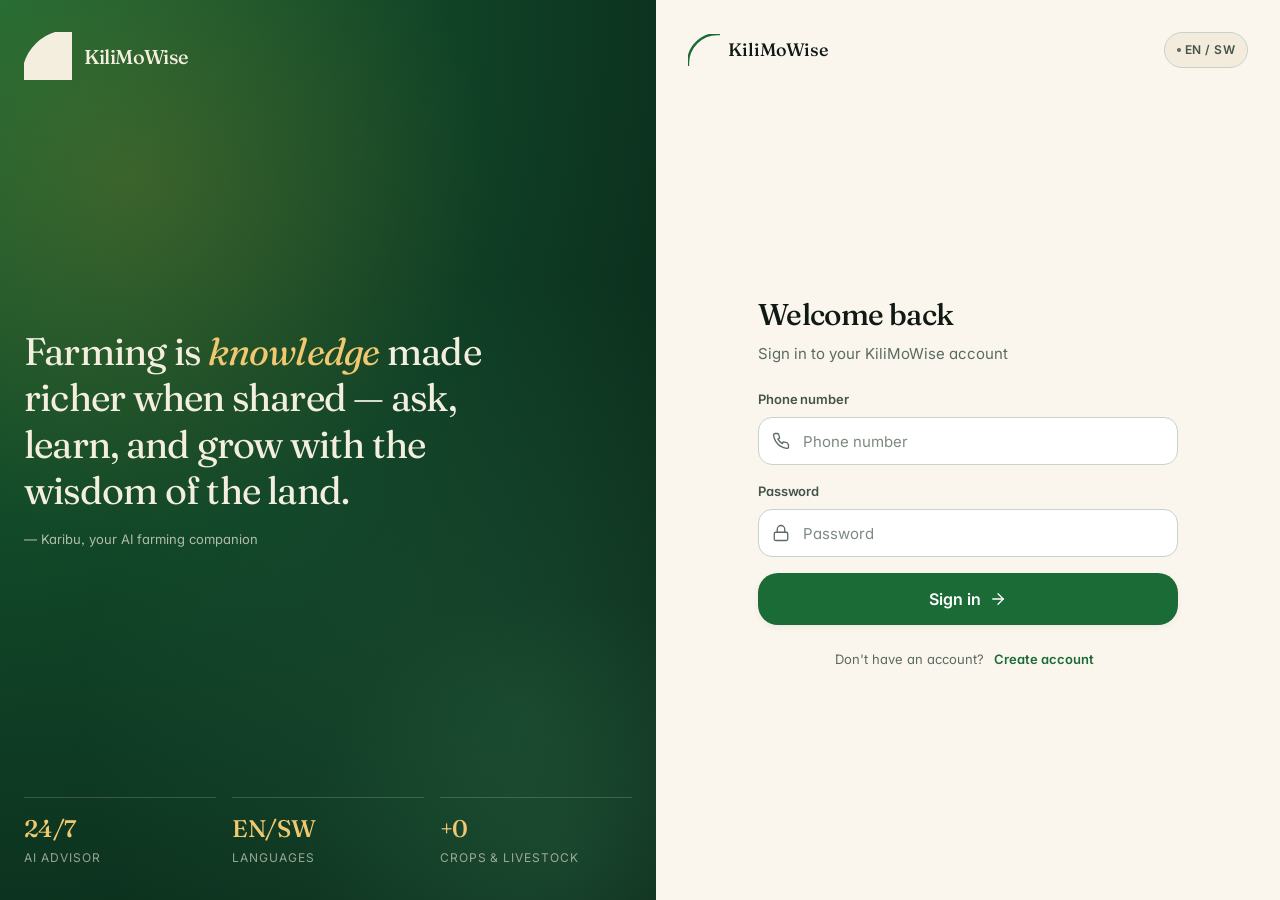
==== commit 9b07b49e: "feat(frontend): editorial design system overhaul Design system: - tokens.css: warm earth palette (fo" ====
--- a/frontend/advisor.html
+++ b/frontend/advisor.html
@@ -2,91 +2,131 @@
 <html lang="en">
 <head>
   <meta charset="UTF-8">
-  <meta name="viewport" content="width=device-width, initial-scale=1.0, maximum-scale=1.0, user-scalable=no">
-  <meta name="theme-color" content="#16a34a">
+  <meta name="viewport" content="width=device-width, initial-scale=1.0, viewport-fit=cover">
+  <meta name="theme-color" content="#0e3a23" media="(prefers-color-scheme: light)">
+  <meta name="theme-color" content="#0a0d0a" media="(prefers-color-scheme: dark)">
+  <meta name="description" content="Ask KiliMoWise AI advisor about crop and animal issues">
   <meta name="apple-mobile-web-app-capable" content="yes">
   <meta name="apple-mobile-web-app-status-bar-style" content="black-translucent">
+
   <title data-i18n="advisor.title">AI Advisor · KiliMoWise</title>
+
   <link rel="manifest" href="manifest.json">
+  <link rel="icon" type="image/svg+xml" href="icons/icon.svg">
+  <link rel="apple-touch-icon" href="icons/apple-touch-icon.png">
+
   <link rel="preconnect" href="https://fonts.googleapis.com">
   <link rel="preconnect" href="https://fonts.gstatic.com" crossorigin>
-  <link rel="stylesheet" href="https://fonts.googleapis.com/css2?family=Inter:wght@400;500;600;700;800&display=swap">
-  <link rel="apple-touch-icon" href="data:image/svg+xml,%3Csvg xmlns='http://www.w3.org/2000/svg' viewBox='0 0 192 192'%3E%3Crect width='192' height='192' fill='%2316a34a'/%3E%3Ctext x='96' y='140' font-size='120' text-anchor='middle' fill='white'%3E🌾%3C/text%3E%3C/svg%3E">
-  <link rel="stylesheet" href="css/style.css">
+  <link rel="stylesheet" href="https://fonts.googleapis.com/css2?family=Fraunces:opsz,wght@9..144,400;9..144,500;9..144,600&family=Inter:wght@400;500;600;700&family=JetBrains+Mono:wght@500;600&display=swap">
+
+  <link rel="stylesheet" href="css/tokens.css">
+  <link rel="stylesheet" href="css/app.css">
+
   <script src="config.js"></script>
+  <script src="js/icons.js"></script>
   <script src="js/i18n.js"></script>
   <script src="js/utils.js"></script>
   <script src="js/api.js"></script>
   <script src="js/auth.js"></script>
+  <script src="js/ui.js"></script>
+  <script src="js/shell.js"></script>
   <script src="js/advisor.js"></script>
+
   <script>
     if ('serviceWorker' in navigator) {
-      navigator.serviceWorker.register('service-worker.js');
+      window.addEventListener('load', function () { navigator.serviceWorker.register('service-worker.js').catch(function () {}); });
     }
   </script>
 </head>
 <body>
-  <header class="app-header">
-    <button class="back-btn" onclick="window.location.href='index.html'" aria-label="Back">←</button>
-    <h1 data-i18n="advisor.title">AI Advisor</h1>
-    <button class="lang-pill" onclick="toggleLanguage()">EN / SW</button>
-  </header>
-
-  <main class="container">
-    <div class="card fade-up">
-      <div class="form-group">
-        <label for="problemInput" data-i18n="advisor.describe">Describe your crop or animal issue</label>
-        <textarea id="problemInput" class="input" rows="3" data-i18n-placeholder="advisor.describe" placeholder="e.g. My maize leaves are turning yellow..."></textarea>
-      </div>
-
-      <div class="form-group">
-        <label for="typeSelect" data-i18n="advisor.type">Issue Type</label>
-        <select id="typeSelect" class="select">
-          <option value="CROP" data-i18n="advisor.crop">🌱 Crop</option>
-          <option value="ANIMAL" data-i18n="advisor.animal">🐄 Animal</option>
-        </select>
-      </div>
-
-      <div class="form-group">
-        <label data-i18n="advisor.photo">Photo (optional)</label>
+  <div data-topbar></div>
+
+  <main class="page">
+    <header class="page-header">
+      <div>
+        <small data-i18n="dashboard.heroEyebrow">Today on the farm</small>
+        <h1 class="page-title" data-i18n="advisor.title">AI Advisor</h1>
+        <p class="text-secondary mt-2" style="max-width: 56ch;" data-i18n="advisor.subtitle">Diagnose crop and animal issues with photos and context</p>
+      </div>
+    </header>
+
+    <form class="card card-elevated stagger" onsubmit="event.preventDefault(); handleAnalyze();">
+      <div class="field">
+        <label class="field-label" for="problemInput" data-i18n="advisor.describe">Describe your crop or animal issue</label>
+        <textarea id="problemInput" class="input" rows="4" data-i18n-placeholder="advisor.describePlaceholder" placeholder="e.g. My maize leaves are turning yellow with brown spots…" maxlength="4000" required></textarea>
+        <div class="field-hint"><span id="charCount">0</span> / 4000 <span data-i18n="advisor.charLimit">characters</span></div>
+      </div>
+
+      <div class="field">
+        <label class="field-label" data-i18n="advisor.type">Issue type</label>
+        <div class="segment" id="typeSegment" role="tablist">
+          <button type="button" class="segment-item active" data-value="CROP" role="tab">
+            <span class="icon-wrap" id="segCropIcon" style="display:inline-flex;vertical-align:-3px;margin-right:6px;"></span>
+            <span data-i18n="advisor.crop">Crop</span>
+          </button>
+          <button type="button" class="segment-item" data-value="ANIMAL" role="tab">
+            <span class="icon-wrap" id="segAnimalIcon" style="display:inline-flex;vertical-align:-3px;margin-right:6px;"></span>
+            <span data-i18n="advisor.animal">Animal</span>
+          </button>
+        </div>
+        <input type="hidden" id="typeSelect" value="CROP">
+      </div>
+
+      <div class="field">
+        <label class="field-label" data-i18n="advisor.photo">Photo (optional)</label>
         <label class="upload-zone" id="uploadZone">
-          <div class="upload-icon">📷</div>
+          <div class="upload-icon" id="uploadIcon"></div>
           <div class="upload-text">
-            <div data-i18n="advisor.upload">Tap to add a photo</div>
-            <div class="upload-hint" data-i18n="advisor.uploadHint">Helps the AI identify the issue</div>
+            <div class="upload-title" id="uploadTitle" data-i18n="advisor.upload">Add a photo</div>
+            <div class="upload-hint" data-i18n="advisor.uploadHint">Helps the AI see the issue clearly</div>
           </div>
           <input type="file" id="imageInput" accept="image/*" capture="environment">
         </label>
         <div id="imagePreview" class="upload-preview hidden">
           <img id="previewImg" alt="preview">
-          <button type="button" class="upload-remove" id="removeImageBtn" aria-label="Remove">✕</button>
-        </div>
-      </div>
-
-      <button id="askBtn" class="btn btn-primary btn-block" onclick="handleAnalyze()" data-i18n="advisor.ask">Ask KiliMoWise</button>
-    </div>
+          <button type="button" class="upload-remove" id="removeImageBtn" aria-label="Remove photo"></button>
+        </div>
+      </div>
+
+      <button type="submit" id="askBtn" class="btn btn-primary btn-block btn-lg">
+        <span id="askIcon"></span>
+        <span data-i18n="advisor.ask">Ask KiliMoWise</span>
+      </button>
+    </form>
 
     <div id="loadingState" class="loading-state hidden">
       <div class="spinner lg"></div>
-      <p data-i18n="advisor.thinking">KiliMoWise is analyzing your issue...</p>
+      <p data-i18n="advisor.thinking">Analyzing your issue…</p>
     </div>
 
-    <div id="error" class="card hidden" style="border-left:4px solid var(--danger);"></div>
+    <div id="error" class="card hidden" style="border-color: var(--danger);">
+      <div class="flex items-center gap-3">
+        <span class="stat-icon" style="background: var(--danger-soft); color: var(--danger);" id="errIcon"></span>
+        <div id="errorMsg" class="text-secondary" style="font-size: var(--text-sm);"></div>
+      </div>
+    </div>
 
     <div id="emptyState" class="empty-state">
-      <span class="empty-icon">🌾</span>
-      <p data-i18n="advisor.empty">Describe your issue above to get started</p>
+      <div class="empty-art" id="emptyArt"></div>
+      <h3 data-i18n="advisor.emptyTitle">No question yet</h3>
+      <p data-i18n="advisor.emptyHint">Tell us what your crop or animal looks like, and the AI will help diagnose.</p>
     </div>
 
-    <div id="results" class="result-section hidden">
-      <div class="result-card diagnosis fade-up">
-        <h3><span class="ic">🩺</span> <span data-i18n="advisor.diagnosis">Diagnosis</span></h3>
-        <p id="diagnosisContent"></p>
-      </div>
-
-      <div class="result-card solution fade-up">
-        <h3><span class="ic">💡</span> <span data-i18n="advisor.solution">Recommended Solution</span></h3>
-        <p id="solutionContent"></p>
+    <section id="results" class="hidden mt-5" style="display: flex; flex-direction: column; gap: var(--s-4);">
+      <div class="result-card fade-up">
+        <div class="result-title">
+          <span id="diagnosisIcon"></span>
+          <span data-i18n="advisor.diagnosis">Diagnosis</span>
+        </div>
+        <div class="result-body" id="diagnosisContent">—</div>
+      </div>
+
+      <div class="result-card alt fade-up">
+        <div class="result-title">
+          <span id="solutionIcon"></span>
+          <span data-i18n="advisor.solution">Recommended solution</span>
+        </div>
+        <div class="result-body" id="solutionContent">—</div>
       </div>
 
       <div class="card fade-up">
@@ -99,15 +139,18 @@
         </div>
       </div>
 
-      <div id="remediesSection" class="result-card remedies hidden fade-up">
-        <h3><span class="ic">🛒</span> <span data-i18n="advisor.remedies">Remedies & Where to Buy</span></h3>
-        <div class="table-wrapper">
+      <div id="remediesSection" class="result-card info hidden fade-up">
+        <div class="result-title">
+          <span id="remediesIcon"></span>
+          <span data-i18n="advisor.remedies">Remedies & where to buy</span>
+        </div>
+        <div class="table-wrap">
           <table>
             <thead>
               <tr>
                 <th data-i18n="advisor.name">Name</th>
-                <th data-i18n="advisor.price">Est. Price</th>
-                <th data-i18n="advisor.amount">Amount Needed</th>
+                <th data-i18n="advisor.price">Est. price</th>
+                <th data-i18n="advisor.amount">Amount</th>
                 <th data-i18n="advisor.location">Location</th>
               </tr>
             </thead>
@@ -115,21 +158,50 @@
           </table>
         </div>
       </div>
-    </div>
-
-    <div id="historySection" class="hidden">
-      <h3 class="section-title">
-        <span data-i18n="advisor.history">Recent Diagnoses</span>
-      </h3>
-      <div id="historyList"></div>
-    </div>
+    </section>
+
+    <section id="historySection" class="hidden mt-6">
+      <h3 class="eyebrow mb-3" data-i18n="advisor.history">Recent diagnoses</h3>
+      <div id="historyList" class="stagger" style="display: flex; flex-direction: column; gap: var(--s-3);"></div>
+    </section>
   </main>
 
-  <nav class="bottom-nav">
-    <a href="index.html" class="nav-item"><span class="nav-icon">🏠</span><span data-i18n="nav.home">Home</span></a>
-    <a href="advisor.html" class="nav-item active"><span class="nav-icon">🤖</span><span data-i18n="nav.advisor">Advisor</span></a>
-    <a href="budget.html" class="nav-item"><span class="nav-icon">💰</span><span data-i18n="nav.budget">Budget</span></a>
-    <a href="insights.html" class="nav-item"><span class="nav-icon">📊</span><span data-i18n="nav.insights">Insights</span></a>
-  </nav>
+  <script>
+    document.addEventListener('DOMContentLoaded', function () {
+      var placeIcon = function (el, name, size) { if (el) el.appendChild(window.svg(name, size || 20)); };
+      placeIcon(document.getElementById('segCropIcon'), 'sprout', 16);
+      placeIcon(document.getElementById('segAnimalIcon'), 'tractor', 16);
+      placeIcon(document.getElementById('uploadIcon'), 'camera', 22);
+      placeIcon(document.getElementById('askIcon'), 'sparkles', 18);
+      placeIcon(document.getElementById('errIcon'), 'warning', 20);
+      placeIcon(document.getElementById('diagnosisIcon'), 'leaf', 14);
+      placeIcon(document.getElementById('solutionIcon'), 'flask', 14);
+      placeIcon(document.getElementById('remediesIcon'), 'shopping', 14);
+      placeIcon(document.getElementById('removeImageBtn'), 'close', 14);
+      placeIcon(document.getElementById('emptyArt'), 'leaf', 80);
+
+      // Segmented control wiring
+      var segment = document.getElementById('typeSegment');
+      var hidden = document.getElementById('typeSelect');
+      segment.addEventListener('click', function (e) {
+        var btn = e.target.closest('.segment-item');
+        if (!btn) return;
+        segment.querySelectorAll('.segment-item').forEach(function (b) { b.classList.remove('active'); });
+        btn.classList.add('active');
+        hidden.value = btn.getAttribute('data-value');
+      });
+
+      // Char counter
+      var problemInput = document.getElementById('problemInput');
+      var charCount = document.getElementById('charCount');
+      problemInput.addEventListener('input', function () { charCount.textContent = problemInput.value.length; });
+
+      // Save location to localStorage on profile for sidebar display
+      try {
+        var farmer = JSON.parse(localStorage.getItem('kilimowise_profile'));
+        // No-op: data fetched elsewhere
+      } catch (e) { /* ignore */ }
+    });
+  </script>
 </body>
 </html>
--- a/frontend/css/tokens.css
+++ b/frontend/css/tokens.css
@@ -0,0 +1,301 @@
+/* =====================================================================
+   KiliMoWise — Design Tokens
+   Light + Dark themes via [data-theme] on <html>
+   ===================================================================== */
+
+:root,
+[data-theme="light"] {
+  /* ---------- INK (text) ---------- */
+  --ink-950: #0f1a14;
+  --ink-800: #1c2a22;
+  --ink-700: #2c3a32;
+  --ink-600: #44544a;
+  --ink-500: #5b6b61;
+  --ink-400: #7d8a80;
+  --ink-300: #a3b1a8;
+  --ink-200: #c8d2cb;
+  --ink-100: #e3eae5;
+
+  /* ---------- FOREST (primary green) ---------- */
+  --forest-950: #082014;
+  --forest-900: #0e3a23;
+  --forest-800: #155228;
+  --forest-700: #1a6b35;
+  --forest-600: #228547;
+  --forest-500: #2a8a4f;
+  --forest-400: #4ba872;
+  --forest-300: #6db986;
+  --forest-200: #a4d4b2;
+  --forest-100: #d8ecdf;
+  --forest-50:  #eff7f1;
+
+  /* ---------- HARVEST (gold/amber accent) ---------- */
+  --harvest-900: #5a3a0c;
+  --harvest-700: #a06b1a;
+  --harvest-600: #c0821f;
+  --harvest-500: #d99c2c;
+  --harvest-400: #e8b754;
+  --harvest-300: #f0c870;
+  --harvest-200: #f7deaa;
+  --harvest-100: #faecc7;
+
+  /* ---------- CLAY (warm neutral surfaces) ---------- */
+  --clay-50:  #faf6ee;
+  --clay-100: #f3ecdc;
+  --clay-200: #e7d9bf;
+  --clay-300: #c8b88f;
+  --clay-400: #8a7a55;
+
+  /* ---------- SIGNAL ---------- */
+  --terra-700: #8a3a1a;
+  --terra-500: #b85a2e;
+  --terra-100: #f8d8c5;
+  --sky-700:   #2a5e80;
+  --sky-500:   #3a7ca5;
+  --sky-100:   #d3e6f0;
+  --moss-500:  #2d5a3d;
+  --moss-100:  #d6e4dc;
+
+  /* ---------- SEMANTIC ALIASES ---------- */
+  --bg:           var(--clay-50);
+  --bg-tint:      var(--forest-50);
+  --surface:      #ffffff;
+  --surface-2:    var(--clay-100);
+  --surface-3:    var(--clay-200);
+  --text:         var(--ink-950);
+  --text-secondary: var(--ink-600);
+  --text-muted:   var(--ink-500);
+  --text-soft:    var(--ink-400);
+  --border:       var(--ink-200);
+  --border-soft:  var(--ink-100);
+  --border-strong: var(--ink-300);
+
+  --primary:        var(--forest-700);
+  --primary-hover:  var(--forest-800);
+  --primary-active: var(--forest-900);
+  --primary-soft:   var(--forest-100);
+  --primary-fg:     #ffffff;
+
+  --accent:        var(--harvest-600);
+  --accent-soft:   var(--harvest-100);
+  --accent-fg:     var(--harvest-900);
+
+  --danger:        var(--terra-500);
+  --danger-soft:   var(--terra-100);
+  --info:          var(--sky-500);
+  --info-soft:     var(--sky-100);
+  --success:       var(--forest-500);
+  --success-soft:  var(--forest-100);
+
+  /* ---------- SHADOWS (warm, not blue-grey) ---------- */
+  --shadow-xs: 0 1px 2px rgba(14, 58, 35, 0.05);
+  --shadow-sm: 0 2px 6px rgba(14, 58, 35, 0.06);
+  --shadow-md: 0 6px 16px rgba(14, 58, 35, 0.08);
+  --shadow-lg: 0 16px 32px rgba(14, 58, 35, 0.10);
+  --shadow-xl: 0 28px 56px rgba(14, 58, 35, 0.14);
+  --shadow-glow: 0 12px 28px rgba(26, 107, 53, 0.22);
+  --shadow-glow-warm: 0 12px 28px rgba(192, 130, 31, 0.24);
+  --shadow-inset: inset 0 1px 2px rgba(14, 58, 35, 0.06);
+
+  /* ---------- RADIUS ---------- */
+  --r-xs: 6px;
+  --r-sm: 10px;
+  --r-md: 14px;
+  --r-lg: 20px;
+  --r-xl: 28px;
+  --r-2xl: 36px;
+  --r-full: 9999px;
+
+  /* ---------- SPACING ---------- */
+  --s-1: 0.25rem;
+  --s-2: 0.5rem;
+  --s-3: 0.75rem;
+  --s-4: 1rem;
+  --s-5: 1.25rem;
+  --s-6: 1.5rem;
+  --s-7: 1.75rem;
+  --s-8: 2rem;
+  --s-10: 2.5rem;
+  --s-12: 3rem;
+  --s-16: 4rem;
+  --s-20: 5rem;
+
+  /* ---------- TYPOGRAPHY ---------- */
+  --font-display: 'Fraunces', 'Iowan Old Style', Georgia, serif;
+  --font-sans: 'Inter', -apple-system, BlinkMacSystemFont, 'Segoe UI', Roboto, sans-serif;
+  --font-mono: 'JetBrains Mono', 'SF Mono', 'Menlo', monospace;
+
+  --text-xs: 0.75rem;
+  --text-sm: 0.8125rem;
+  --text-base: 0.9375rem;
+  --text-md: 1rem;
+  --text-lg: 1.125rem;
+  --text-xl: 1.25rem;
+  --text-2xl: 1.5rem;
+  --text-3xl: 1.875rem;
+  --text-4xl: 2.25rem;
+  --text-5xl: 3rem;
+  --text-6xl: 3.75rem;
+
+  --leading-tight: 1.15;
+  --leading-snug: 1.3;
+  --leading-base: 1.55;
+  --leading-relaxed: 1.7;
+
+  --tracking-tighter: -0.04em;
+  --tracking-tight: -0.02em;
+  --tracking-normal: 0;
+  --tracking-wide: 0.04em;
+  --tracking-wider: 0.08em;
+
+  /* ---------- MOTION ---------- */
+  --ease-out: cubic-bezier(0.16, 1, 0.3, 1);
+  --ease-in-out: cubic-bezier(0.65, 0, 0.35, 1);
+  --ease-spring: cubic-bezier(0.34, 1.56, 0.64, 1);
+  --dur-fast: 120ms;
+  --dur-base: 200ms;
+  --dur-slow: 360ms;
+  --dur-slower: 600ms;
+
+  /* ---------- LAYOUT ---------- */
+  --shell-topbar: 60px;
+  --shell-sidebar: 248px;
+  --shell-bottomnav: 72px;
+  --content-max: 920px;
+  --content-narrow: 640px;
+
+  /* ---------- GRADIENTS ---------- */
+  --grad-hero: radial-gradient(ellipse at top left, var(--forest-700) 0%, var(--forest-900) 60%, var(--forest-950) 100%);
+  --grad-warm: linear-gradient(135deg, var(--harvest-500) 0%, var(--harvest-700) 100%);
+  --grad-sprout: linear-gradient(135deg, var(--forest-400) 0%, var(--forest-600) 100%);
+  --grad-paper: linear-gradient(180deg, transparent 0%, rgba(250, 246, 238, 0.4) 100%);
+}
+
+[data-theme="dark"] {
+  --ink-950: #f3eedd;
+  --ink-800: #e1d8be;
+  --ink-700: #c2bba1;
+  --ink-600: #9c9a86;
+  --ink-500: #777366;
+  --ink-400: #54513f;
+  --ink-300: #3a3729;
+  --ink-200: #25241c;
+  --ink-100: #181810;
+
+  --forest-50:  #0a1a12;
+  --forest-100: #102a1c;
+  --forest-200: #163b27;
+  --forest-300: #1f5438;
+  --forest-400: #2e7d4f;
+  --forest-500: #4ba872;
+  --forest-600: #6dc78f;
+  --forest-700: #8fd6a8;
+  --forest-800: #b3e3c2;
+  --forest-900: #d4eedb;
+  --forest-950: #e7f6ec;
+
+  --harvest-100: #3a2a10;
+  --harvest-200: #523a16;
+  --harvest-300: #7a5420;
+  --harvest-400: #a87228;
+  --harvest-500: #d99c2c;
+  --harvest-600: #e8b754;
+  --harvest-700: #f0c870;
+  --harvest-800: #f7deaa;
+  --harvest-900: #faecc7;
+
+  --clay-50:  #0a0d0a;
+  --clay-100: #121712;
+  --clay-200: #1c241d;
+  --clay-300: #2a332a;
+  --clay-400: #4a5147;
+
+  --bg:           #0a0d0a;
+  --bg-tint:      #0f1611;
+  --surface:      #131a14;
+  --surface-2:    #1a231c;
+  --surface-3:    #243027;
+  --text:         #f3eedd;
+  --text-secondary: #c2bba1;
+  --text-muted:   #9c9a86;
+  --text-soft:    #777366;
+  --border:       #2a342b;
+  --border-soft:  #1c241d;
+  --border-strong: #3a4538;
+
+  --primary:        var(--forest-500);
+  --primary-hover:  var(--forest-400);
+  --primary-active: var(--forest-600);
+  --primary-soft:   var(--forest-100);
+  --primary-fg:     #0a1a12;
+
+  --accent:        var(--harvest-500);
+  --accent-soft:   var(--harvest-100);
+  --accent-fg:     var(--harvest-800);
+
+  --danger:        #d97a4a;
+  --danger-soft:   #3a1f12;
+  --info:          #6ba8c7;
+  --info-soft:     #1a2c38;
+  --success:       #6dc78f;
+  --success-soft:  #102a1c;
+
+  --shadow-xs: 0 1px 2px rgba(0, 0, 0, 0.3);
+  --shadow-sm: 0 2px 6px rgba(0, 0, 0, 0.35);
+  --shadow-md: 0 6px 16px rgba(0, 0, 0, 0.4);
+  --shadow-lg: 0 16px 32px rgba(0, 0, 0, 0.45);
+  --shadow-xl: 0 28px 56px rgba(0, 0, 0, 0.5);
+  --shadow-glow: 0 12px 28px rgba(75, 168, 114, 0.3);
+  --shadow-glow-warm: 0 12px 28px rgba(217, 156, 44, 0.3);
+
+  --grad-hero: radial-gradient(ellipse at top left, var(--forest-700) 0%, var(--forest-900) 60%, #060a07 100%);
+  --grad-paper: linear-gradient(180deg, transparent 0%, rgba(10, 13, 10, 0.4) 100%);
+}
+
+@media (prefers-color-scheme: dark) {
+  :root:not([data-theme]) {
+    color-scheme: dark;
+    --bg:           #0a0d0a;
+    --bg-tint:      #0f1611;
+    --surface:      #131a14;
+    --surface-2:    #1a231c;
+    --surface-3:    #243027;
+    --text:         #f3eedd;
+    --text-secondary: #c2bba1;
+    --text-muted:   #9c9a86;
+    --text-soft:    #777366;
+    --border:       #2a342b;
+    --border-soft:  #1c241d;
+    --border-strong: #3a4538;
+    --primary:        #4ba872;
+    --primary-hover:  #6dc78f;
+    --primary-active: #8fd6a8;
+    --primary-soft:   #102a1c;
+    --primary-fg:     #0a1a12;
+    --accent:        #d99c2c;
+    --accent-soft:   #3a2a10;
+    --accent-fg:     #f7deaa;
+    --danger:        #d97a4a;
+    --danger-soft:   #3a1f12;
+    --info:          #6ba8c7;
+    --info-soft:     #1a2c38;
+    --success:       #6dc78f;
+    --success-soft:  #102a1c;
+    --shadow-xs: 0 1px 2px rgba(0,0,0,0.3);
+    --shadow-sm: 0 2px 6px rgba(0,0,0,0.35);
+    --shadow-md: 0 6px 16px rgba(0,0,0,0.4);
+    --shadow-lg: 0 16px 32px rgba(0,0,0,0.45);
+    --shadow-xl: 0 28px 56px rgba(0,0,0,0.5);
+    --shadow-glow: 0 12px 28px rgba(75, 168, 114, 0.3);
+    --grad-hero: radial-gradient(ellipse at top left, #1f5438 0%, #0a1a12 60%, #060a07 100%);
+  }
+}
+
+@media (prefers-reduced-motion: reduce) {
+  :root {
+    --dur-fast: 0ms;
+    --dur-base: 0ms;
+    --dur-slow: 0ms;
+    --dur-slower: 0ms;
+  }
+}
--- a/frontend/css/app.css
+++ b/frontend/css/app.css
@@ -0,0 +1,1548 @@
+/* =====================================================================
+   KiliMoWise — Base + Components + Layout
+   Mobile-first. Desktop sidebar kicks in at >=1024px.
+   ===================================================================== */
+
+*, *::before, *::after { box-sizing: border-box; margin: 0; padding: 0; }
+
+html {
+  font-size: 16px;
+  -webkit-text-size-adjust: 100%;
+  scroll-behavior: smooth;
+  -webkit-tap-highlight-color: transparent;
+}
+
+body {
+  font-family: var(--font-sans);
+  font-size: var(--text-base);
+  line-height: var(--leading-base);
+  color: var(--text);
+  background: var(--bg);
+  min-height: 100vh;
+  min-height: 100dvh;
+  -webkit-font-smoothing: antialiased;
+  -moz-osx-font-smoothing: grayscale;
+  font-feature-settings: 'cv11', 'ss01', 'ss03';
+  font-variant-ligatures: contextual;
+  padding-bottom: calc(var(--shell-bottomnav) + env(safe-area-inset-bottom, 0) + 8px);
+  text-rendering: optimizeLegibility;
+}
+
+body[data-auth], body.no-nav { padding-bottom: 0; }
+body.has-sheet-open { overflow: hidden; }
+
+@media (min-width: 1024px) {
+  body { padding-bottom: 0; padding-left: var(--shell-sidebar); }
+}
+
+img, svg { max-width: 100%; height: auto; display: block; }
+
+a {
+  color: var(--primary);
+  text-decoration: none;
+  text-underline-offset: 2px;
+}
+a:hover { text-decoration: underline; }
+
+button { font: inherit; color: inherit; background: none; border: 0; cursor: pointer; -webkit-appearance: none; }
+input, select, textarea { font: inherit; color: inherit; }
+
+::selection { background: var(--primary-soft); color: var(--primary-active); }
+
+.hidden { display: none !important; }
+.sr-only {
+  position: absolute; width: 1px; height: 1px; padding: 0; margin: -1px;
+  overflow: hidden; clip: rect(0,0,0,0); white-space: nowrap; border: 0;
+}
+
+/* =====================================================================
+   TYPOGRAPHY
+   ===================================================================== */
+
+.display {
+  font-family: var(--font-display);
+  font-weight: 500;
+  font-style: normal;
+  letter-spacing: var(--tracking-tight);
+  line-height: var(--leading-tight);
+  font-variation-settings: 'opsz' 144, 'SOFT' 100;
+}
+
+.display-1 { font-family: var(--font-display); font-size: var(--text-5xl); font-weight: 400; line-height: var(--leading-tight); letter-spacing: var(--tracking-tighter); }
+.display-2 { font-family: var(--font-display); font-size: var(--text-4xl); font-weight: 500; line-height: var(--leading-tight); letter-spacing: var(--tracking-tight); }
+.display-3 { font-family: var(--font-display); font-size: var(--text-3xl); font-weight: 500; line-height: var(--leading-snug); letter-spacing: var(--tracking-tight); }
+
+h1, h2, h3, h4 { color: var(--text); font-weight: 600; line-height: var(--leading-snug); letter-spacing: var(--tracking-tight); }
+h1 { font-size: var(--text-2xl); }
+h2 { font-size: var(--text-xl); }
+h3 { font-size: var(--text-lg); }
+
+.eyebrow {
+  font-size: var(--text-xs);
+  font-weight: 600;
+  letter-spacing: var(--tracking-wider);
+  text-transform: uppercase;
+  color: var(--text-muted);
+}
+
+.eyebrow.accent { color: var(--accent); }
+.eyebrow.primary { color: var(--primary); }
+
+.text-secondary { color: var(--text-secondary); }
+.text-muted { color: var(--text-muted); }
+.text-soft { color: var(--text-soft); }
+.text-primary { color: var(--primary); }
+.text-accent { color: var(--accent); }
+.text-danger { color: var(--danger); }
+.text-success { color: var(--success); }
+
+.num {
+  font-family: var(--font-mono);
+  font-feature-settings: 'tnum', 'lnum';
+  font-variant-numeric: tabular-nums;
+  letter-spacing: -0.01em;
+}
+
+.mono { font-family: var(--font-mono); }
+
+a.subtle { color: inherit; text-decoration: none; }
+a.subtle:hover { color: var(--primary); }
+
+/* =====================================================================
+   APP SHELL — topbar + sidebar (desktop) + bottom nav (mobile)
+   ===================================================================== */
+
+.app-shell {
+  min-height: 100vh;
+  min-height: 100dvh;
+}
+
+.topbar {
+  position: sticky;
+  top: 0;
+  z-index: 50;
+  display: flex;
+  align-items: center;
+  gap: var(--s-3);
+  height: var(--shell-topbar);
+  padding: 0 var(--s-4);
+  background: color-mix(in srgb, var(--bg) 86%, transparent);
+  backdrop-filter: saturate(180%) blur(20px);
+  -webkit-backdrop-filter: saturate(180%) blur(20px);
+  border-bottom: 1px solid var(--border-soft);
+}
+
+.topbar-title {
+  font-family: var(--font-display);
+  font-size: var(--text-lg);
+  font-weight: 500;
+  letter-spacing: var(--tracking-tight);
+  color: var(--text);
+  flex: 1;
+  min-width: 0;
+  overflow: hidden;
+  text-overflow: ellipsis;
+  white-space: nowrap;
+}
+
+.topbar-title .subtitle {
+  display: block;
+  font-family: var(--font-sans);
+  font-size: var(--text-xs);
+  font-weight: 500;
+  color: var(--text-muted);
+  letter-spacing: var(--tracking-wide);
+  text-transform: uppercase;
+  margin-top: 1px;
+}
+
+.topbar-actions {
+  display: flex;
+  align-items: center;
+  gap: var(--s-2);
+}
+
+.topbar-back {
+  display: inline-flex;
+  align-items: center;
+  justify-content: center;
+  width: 36px;
+  height: 36px;
+  border-radius: var(--r-full);
+  color: var(--text-secondary);
+  transition: background var(--dur-fast) var(--ease-out), color var(--dur-fast) var(--ease-out);
+}
+.topbar-back:hover { background: var(--surface-2); color: var(--text); }
+
+@media (min-width: 1024px) {
+  .topbar { padding: 0 var(--s-8); }
+}
+
+/* ---- SIDEBAR (desktop only) ---- */
+.sidebar {
+  display: none;
+  position: fixed;
+  top: 0;
+  left: 0;
+  bottom: 0;
+  width: var(--shell-sidebar);
+  padding: var(--s-5) var(--s-4);
+  background: var(--surface);
+  border-right: 1px solid var(--border-soft);
+  flex-direction: column;
+  z-index: 40;
+  overflow-y: auto;
+}
+
+.sidebar-brand {
+  display: flex;
+  align-items: center;
+  gap: var(--s-3);
+  padding: var(--s-2) var(--s-3);
+  margin-bottom: var(--s-6);
+}
+
+.sidebar-brand .brand-mark {
+  width: 40px;
+  height: 40px;
+  flex-shrink: 0;
+}
+
+.sidebar-brand-name {
+  font-family: var(--font-display);
+  font-size: var(--text-lg);
+  font-weight: 500;
+  letter-spacing: var(--tracking-tight);
+  color: var(--text);
+  line-height: 1.1;
+}
+
+.sidebar-brand-tag {
+  font-size: 0.6875rem;
+  color: var(--text-muted);
+  letter-spacing: var(--tracking-wider);
+  text-transform: uppercase;
+  margin-top: 2px;
+}
+
+.sidebar-nav {
+  display: flex;
+  flex-direction: column;
+  gap: var(--s-1);
+}
+
+.sidebar-section-label {
+  font-size: 0.6875rem;
+  font-weight: 600;
+  letter-spacing: var(--tracking-wider);
+  text-transform: uppercase;
+  color: var(--text-soft);
+  padding: var(--s-4) var(--s-3) var(--s-2);
+}
+
+.sidebar-link {
+  display: flex;
+  align-items: center;
+  gap: var(--s-3);
+  padding: 10px var(--s-3);
+  border-radius: var(--r-md);
+  font-size: var(--text-base);
+  font-weight: 500;
+  color: var(--text-secondary);
+  text-decoration: none;
+  transition: background var(--dur-fast) var(--ease-out), color var(--dur-fast) var(--ease-out);
+  position: relative;
+}
+
+.sidebar-link:hover { background: var(--surface-2); color: var(--text); text-decoration: none; }
+.sidebar-link.active {
+  background: var(--primary-soft);
+  color: var(--primary-active);
+  font-weight: 600;
+}
+.sidebar-link.active::before {
+  content: '';
+  position: absolute;
+  left: -16px;
+  top: 50%;
+  transform: translateY(-50%);
+  width: 3px;
+  height: 18px;
+  background: var(--primary);
+  border-radius: 0 2px 2px 0;
+}
+
+.sidebar-link .icon { color: currentColor; opacity: 0.85; }
+.sidebar-link.active .icon { opacity: 1; }
+
+.sidebar-footer {
+  margin-top: auto;
+  padding-top: var(--s-4);
+  border-top: 1px solid var(--border-soft);
+}
+
+.sidebar-user {
+  display: flex;
+  align-items: center;
+  gap: var(--s-3);
+  padding: var(--s-3);
+  border-radius: var(--r-md);
+}
+
+.avatar {
+  width: 36px;
+  height: 36px;
+  border-radius: var(--r-full);
+  background: var(--grad-sprout);
+  color: var(--primary-fg);
+  display: inline-flex;
+  align-items: center;
+  justify-content: center;
+  font-weight: 600;
+  font-size: var(--text-sm);
+  letter-spacing: 0.02em;
+  flex-shrink: 0;
+}
+
+.sidebar-user-info { min-width: 0; flex: 1; }
+.sidebar-user-name { font-weight: 600; font-size: var(--text-sm); overflow: hidden; text-overflow: ellipsis; white-space: nowrap; }
+.sidebar-user-meta { font-size: 0.75rem; color: var(--text-muted); }
+
+@media (min-width: 1024px) {
+  .sidebar { display: flex; }
+}
+
+/* ---- BOTTOM NAV (mobile only) ---- */
+.bottomnav {
+  position: fixed;
+  bottom: calc(12px + env(safe-area-inset-bottom, 0));
+  left: 12px;
+  right: 12px;
+  z-index: 60;
+  display: grid;
+  grid-template-columns: repeat(4, 1fr);
+  gap: 4px;
+  height: var(--shell-bottomnav);
+  padding: 6px;
+  background: color-mix(in srgb, var(--surface) 92%, transparent);
+  backdrop-filter: saturate(180%) blur(20px);
+  -webkit-backdrop-filter: saturate(180%) blur(20px);
+  border: 1px solid var(--border);
+  border-radius: var(--r-xl);
+  box-shadow: var(--shadow-lg);
+}
+
+.bottomnav-item {
+  display: flex;
+  flex-direction: column;
+  align-items: center;
+  justify-content: center;
+  gap: 2px;
+  font-size: 0.6875rem;
+  font-weight: 600;
+  color: var(--text-soft);
+  border-radius: var(--r-lg);
+  text-decoration: none;
+  transition: background var(--dur-fast) var(--ease-out), color var(--dur-fast) var(--ease-out);
+  position: relative;
+}
+
+.bottomnav-item:hover { color: var(--text); text-decoration: none; }
+.bottomnav-item.active {
+  background: var(--primary);
+  color: var(--primary-fg);
+}
+
+.bottomnav-item .icon { transition: transform var(--dur-base) var(--ease-spring); }
+.bottomnav-item:active .icon { transform: scale(0.9); }
+
+@media (min-width: 1024px) {
+  .bottomnav { display: none; }
+}
+
+/* =====================================================================
+   PAGE LAYOUT
+   ===================================================================== */
+
+.page {
+  width: 100%;
+  max-width: var(--content-max);
+  margin: 0 auto;
+  padding: var(--s-5) var(--s-4) var(--s-12);
+}
+
+.page-narrow { max-width: var(--content-narrow); }
+
+@media (min-width: 640px) {
+  .page { padding: var(--s-7) var(--s-6) var(--s-12); }
+}
+@media (min-width: 1024px) {
+  .page { padding: var(--s-8) var(--s-8) var(--s-12); }
+}
+
+.page-header {
+  display: flex;
+  align-items: flex-end;
+  justify-content: space-between;
+  gap: var(--s-4);
+  margin-bottom: var(--s-6);
+  flex-wrap: wrap;
+}
+
+.page-title {
+  font-family: var(--font-display);
+  font-size: var(--text-3xl);
+  font-weight: 500;
+  letter-spacing: var(--tracking-tight);
+  line-height: var(--leading-tight);
+}
+
+.page-title small {
+  display: block;
+  font-family: var(--font-sans);
+  font-size: var(--text-sm);
+  font-weight: 500;
+  color: var(--text-muted);
+  letter-spacing: var(--tracking-wide);
+  text-transform: uppercase;
+  margin-bottom: var(--s-1);
+}
+
+.page-actions { display: flex; gap: var(--s-2); flex-shrink: 0; }
+
+@media (min-width: 1024px) {
+  .page-title { font-size: var(--text-4xl); }
+}
+
+/* =====================================================================
+   BUTTONS
+   ===================================================================== */
+
+.btn {
+  display: inline-flex;
+  align-items: center;
+  justify-content: center;
+  gap: var(--s-2);
+  padding: 0 var(--s-5);
+  height: 44px;
+  border-radius: var(--r-md);
+  font-size: var(--text-base);
+  font-weight: 600;
+  letter-spacing: -0.005em;
+  cursor: pointer;
+  white-space: nowrap;
+  -webkit-tap-highlight-color: transparent;
+  transition: background var(--dur-fast) var(--ease-out), border-color var(--dur-fast) var(--ease-out), color var(--dur-fast) var(--ease-out), transform var(--dur-fast) var(--ease-out), box-shadow var(--dur-base) var(--ease-out);
+  border: 1.5px solid transparent;
+  user-select: none;
+  text-decoration: none;
+}
+
+.btn:focus-visible { outline: 2px solid var(--primary); outline-offset: 2px; }
+.btn:active:not(:disabled) { transform: scale(0.97); }
+.btn:disabled { opacity: 0.5; cursor: not-allowed; pointer-events: none; }
+
+.btn-primary {
+  background: var(--primary);
+  color: var(--primary-fg);
+  box-shadow: var(--shadow-sm);
+}
+.btn-primary:hover { background: var(--primary-hover); box-shadow: var(--shadow-md); }
+
+.btn-accent {
+  background: var(--accent);
+  color: #1a1208;
+  box-shadow: var(--shadow-sm);
+}
+.btn-accent:hover { background: var(--harvest-700); color: #fff; }
+
+.btn-ghost {
+  background: var(--surface-2);
+  color: var(--text);
+}
+.btn-ghost:hover { background: var(--surface-3); }
+
+.btn-outline {
+  background: transparent;
+  border-color: var(--border-strong);
+  color: var(--text);
+}
+.btn-outline:hover { background: var(--surface-2); border-color: var(--primary); color: var(--primary); }
+
+.btn-link {
+  background: transparent;
+  color: var(--primary);
+  height: auto;
+  padding: 4px 6px;
+  border-radius: var(--r-sm);
+  font-weight: 600;
+}
+.btn-link:hover { background: var(--primary-soft); }
+
+.btn-danger { background: var(--danger); color: #fff; }
+.btn-danger:hover { background: var(--terra-700); }
+
+.btn-sm { height: 36px; padding: 0 var(--s-4); font-size: var(--text-sm); }
+.btn-lg { height: 52px; padding: 0 var(--s-6); font-size: var(--text-md); border-radius: var(--r-lg); }
+.btn-block { width: 100%; }
+.btn-icon { width: 44px; padding: 0; }
+.btn-icon.btn-sm { width: 36px; }
+
+/* Theme toggle / Lang pill */
+.pill-toggle {
+  display: inline-flex;
+  align-items: center;
+  gap: 4px;
+  height: 36px;
+  padding: 0 12px;
+  background: var(--surface-2);
+  color: var(--text-secondary);
+  border: 1px solid var(--border);
+  border-radius: var(--r-full);
+  font-size: var(--text-xs);
+  font-weight: 600;
+  letter-spacing: var(--tracking-wide);
+  text-transform: uppercase;
+  transition: all var(--dur-fast) var(--ease-out);
+}
+.pill-toggle:hover { background: var(--surface-3); color: var(--text); border-color: var(--border-strong); }
+.pill-toggle .dot { width: 4px; height: 4px; border-radius: var(--r-full); background: var(--text-muted); }
+
+/* =====================================================================
+   CARDS
+   ===================================================================== */
+
+.card {
+  background: var(--surface);
+  border: 1px solid var(--border-soft);
+  border-radius: var(--r-lg);
+  padding: var(--s-5);
+  transition: border-color var(--dur-base) var(--ease-out), box-shadow var(--dur-base) var(--ease-out), transform var(--dur-base) var(--ease-out);
+}
+
+.card.interactive { cursor: pointer; }
+.card.interactive:hover { border-color: var(--border-strong); box-shadow: var(--shadow-md); transform: translateY(-1px); }
+.card.interactive:active { transform: translateY(0); }
+
+.card-header {
+  display: flex;
+  align-items: center;
+  justify-content: space-between;
+  gap: var(--s-3);
+  margin-bottom: var(--s-4);
+}
+
+.card-title {
+  font-family: var(--font-display);
+  font-size: var(--text-lg);
+  font-weight: 500;
+  letter-spacing: var(--tracking-tight);
+  color: var(--text);
+}
+
+.card-subtitle {
+  font-size: var(--text-sm);
+  color: var(--text-muted);
+  margin-top: 2px;
+}
+
+.card-elevated { box-shadow: var(--shadow-sm); }
+.card-feature {
+  background: var(--grad-hero);
+  color: #f3eedd;
+  border: 0;
+  box-shadow: var(--shadow-lg);
+  position: relative;
+  overflow: hidden;
+}
+.card-feature::before {
+  content: '';
+  position: absolute;
+  inset: 0;
+  background:
+    radial-gradient(circle at 0% 0%, rgba(192, 130, 31, 0.18) 0%, transparent 50%),
+    radial-gradient(circle at 100% 100%, rgba(75, 168, 114, 0.12) 0%, transparent 50%);
+  pointer-events: none;
+}
+.card-feature > * { position: relative; z-index: 1; }
+.card-feature .card-title { color: #f3eedd; }
+.card-feature .text-secondary { color: rgba(243, 238, 221, 0.78); }
+.card-feature .eyebrow { color: var(--harvest-300); }
+
+/* =====================================================================
+   STAT TILES
+   ===================================================================== */
+
+.stat-grid {
+  display: grid;
+  grid-template-columns: 1fr 1fr;
+  gap: var(--s-3);
+}
+
+.stat-tile {
+  background: var(--surface);
+  border: 1px solid var(--border-soft);
+  border-radius: var(--r-lg);
+  padding: var(--s-4) var(--s-5);
+  display: flex;
+  flex-direction: column;
+  gap: var(--s-2);
+  position: relative;
+  overflow: hidden;
+  transition: border-color var(--dur-base) var(--ease-out), box-shadow var(--dur-base) var(--ease-out);
+}
+
+.stat-tile:hover { border-color: var(--border-strong); box-shadow: var(--shadow-xs); }
+
+.stat-tile .stat-icon {
+  width: 32px;
+  height: 32px;
+  border-radius: var(--r-md);
+  background: var(--primary-soft);
+  color: var(--primary);
+  display: inline-flex;
+  align-items: center;
+  justify-content: center;
+  margin-bottom: var(--s-1);
+}
+
+.stat-tile.alt .stat-icon { background: var(--accent-soft); color: var(--accent); }
+.stat-tile.info .stat-icon { background: var(--info-soft); color: var(--info); }
+.stat-tile.danger .stat-icon { background: var(--danger-soft); color: var(--danger); }
+
+.stat-label {
+  font-size: 0.6875rem;
+  font-weight: 600;
+  letter-spacing: var(--tracking-wider);
+  text-transform: uppercase;
+  color: var(--text-muted);
+}
+
+.stat-value {
+  font-family: var(--font-display);
+  font-size: var(--text-2xl);
+  font-weight: 500;
+  letter-spacing: var(--tracking-tight);
+  color: var(--text);
+  line-height: 1.1;
+  font-variant-numeric: tabular-nums;
+  font-feature-settings: 'tnum', 'lnum';
+}
+
+.stat-value-sm { font-size: var(--text-md); font-weight: 600; }
+.stat-value-muted { color: var(--text-muted); }
+.stat-value-up { color: var(--danger); }
+.stat-value-down { color: var(--success); }
+
+.stat-delta {
+  display: inline-flex;
+  align-items: center;
+  gap: 4px;
+  font-family: var(--font-mono);
+  font-size: var(--text-xs);
+  font-weight: 600;
+  letter-spacing: 0;
+  color: var(--text-muted);
+}
+.stat-delta.up { color: var(--danger); }
+.stat-delta.down { color: var(--success); }
+
+/* Hero stat (full width) */
+.stat-hero {
+  background: var(--surface);
+  border: 1px solid var(--border-soft);
+  border-radius: var(--r-xl);
+  padding: var(--s-6) var(--s-5);
+  text-align: center;
+  position: relative;
+  overflow: hidden;
+}
+.stat-hero::before {
+  content: '';
+  position: absolute;
+  inset: 0;
+  background: var(--grad-paper);
+  pointer-events: none;
+}
+.stat-hero > * { position: relative; }
+.stat-hero .stat-value { font-size: var(--text-4xl); margin: var(--s-2) 0; }
+.stat-hero .stat-label { display: block; }
+
+/* =====================================================================
+   FORMS
+   ===================================================================== */
+
+.field { margin-bottom: var(--s-4); }
+.field-label {
+  display: block;
+  font-size: var(--text-sm);
+  font-weight: 600;
+  color: var(--text-secondary);
+  margin-bottom: var(--s-2);
+  letter-spacing: -0.005em;
+}
+
+.input,
+.select,
+textarea.input {
+  width: 100%;
+  padding: 0 var(--s-4);
+  height: 48px;
+  background: var(--surface);
+  border: 1.5px solid var(--border);
+  border-radius: var(--r-md);
+  font-size: var(--text-base);
+  color: var(--text);
+  -webkit-appearance: none;
+  appearance: none;
+  transition: border-color var(--dur-fast) var(--ease-out), box-shadow var(--dur-fast) var(--ease-out), background var(--dur-fast) var(--ease-out);
+  font-family: inherit;
+}
+
+textarea.input {
+  height: auto;
+  min-height: 110px;
+  padding: var(--s-3) var(--s-4);
+  line-height: var(--leading-base);
+  resize: vertical;
+}
+
+.input::placeholder, textarea.input::placeholder { color: var(--text-soft); }
+
+.input:hover, .select:hover, textarea.input:hover { border-color: var(--border-strong); }
+
+.input:focus, .select:focus, textarea.input:focus {
+  outline: none;
+  border-color: var(--primary);
+  box-shadow: 0 0 0 4px color-mix(in srgb, var(--primary) 18%, transparent);
+}
+
+.input:disabled, .select:disabled, textarea.input:disabled {
+  background: var(--surface-2);
+  cursor: not-allowed;
+  opacity: 0.7;
+}
+
+.select {
+  background-image: url("data:image/svg+xml,%3Csvg xmlns='http://www.w3.org/2000/svg' viewBox='0 0 12 8' fill='none'%3E%3Cpath d='M1 1.5L6 6.5L11 1.5' stroke='%235b6b61' stroke-width='1.5' stroke-linecap='round' stroke-linejoin='round'/%3E%3C/svg%3E");
+  background-repeat: no-repeat;
+  background-position: right 14px center;
+  background-size: 12px 8px;
+  padding-right: 40px;
+}
+
+.input-icon-wrap {
+  position: relative;
+}
+.input-icon-wrap .input-icon {
+  position: absolute;
+  left: 14px;
+  top: 50%;
+  transform: translateY(-50%);
+  color: var(--text-muted);
+  pointer-events: none;
+  display: flex;
+  align-items: center;
+  justify-content: center;
+}
+.input-icon-wrap .input,
+.input-icon-wrap .select { padding-left: 44px; }
+textarea + .input-icon-wrap .input { padding-left: 44px; }
+
+.input-icon-wrap .input-icon-trailing {
+  position: absolute;
+  right: 12px;
+  top: 50%;
+  transform: translateY(-50%);
+  color: var(--text-muted);
+}
+
+.input-affix {
+  position: relative;
+}
+.input-affix .affix {
+  position: absolute;
+  left: 16px;
+  top: 50%;
+  transform: translateY(-50%);
+  color: var(--text-muted);
+  font-size: var(--text-sm);
+  font-weight: 500;
+  pointer-events: none;
+}
+.input-affix .input { padding-left: 56px; }
+
+.field-hint {
+  font-size: var(--text-xs);
+  color: var(--text-muted);
+  margin-top: var(--s-1);
+}
+.field-error {
+  font-size: var(--text-xs);
+  color: var(--danger);
+  margin-top: var(--s-1);
+  font-weight: 500;
+  display: flex;
+  align-items: center;
+  gap: 4px;
+}
+
+textarea.input { font-family: inherit; }
+
+/* Checkbox + radio */
+.check {
+  display: inline-flex;
+  align-items: center;
+  gap: var(--s-2);
+  cursor: pointer;
+  font-size: var(--text-sm);
+  color: var(--text-secondary);
+  user-select: none;
+}
+.check input { position: absolute; opacity: 0; pointer-events: none; }
+.check .check-box {
+  width: 18px;
+  height: 18px;
+  border: 1.5px solid var(--border-strong);
+  border-radius: 5px;
+  background: var(--surface);
+  display: inline-flex;
+  align-items: center;
+  justify-content: center;
+  color: transparent;
+  transition: all var(--dur-fast) var(--ease-out);
+}
+.check input:checked + .check-box {
+  background: var(--primary);
+  border-color: var(--primary);
+  color: var(--primary-fg);
+}
+.check input:focus-visible + .check-box {
+  box-shadow: 0 0 0 3px color-mix(in srgb, var(--primary) 22%, transparent);
+}
+
+/* =====================================================================
+   SEGMENT CONTROL
+   ===================================================================== */
+
+.segment {
+  display: inline-flex;
+  padding: 4px;
+  background: var(--surface-2);
+  border: 1px solid var(--border);
+  border-radius: var(--r-md);
+  gap: 2px;
+}
+.segment-item {
+  padding: 6px 14px;
+  border-radius: 10px;
+  font-size: var(--text-sm);
+  font-weight: 600;
+  color: var(--text-secondary);
+  cursor: pointer;
+  border: 0;
+  background: transparent;
+  transition: all var(--dur-fast) var(--ease-out);
+}
+.segment-item:hover { color: var(--text); }
+.segment-item.active {
+  background: var(--surface);
+  color: var(--text);
+  box-shadow: var(--shadow-xs);
+}
+
+/* =====================================================================
+   BADGES
+   ===================================================================== */
+
+.badge {
+  display: inline-flex;
+  align-items: center;
+  gap: 4px;
+  padding: 3px 10px;
+  border-radius: var(--r-full);
+  font-size: 0.6875rem;
+  font-weight: 700;
+  letter-spacing: var(--tracking-wide);
+  text-transform: uppercase;
+  background: var(--surface-2);
+  color: var(--text-secondary);
+  white-space: nowrap;
+}
+.badge.primary { background: var(--primary-soft); color: var(--primary-active); }
+.badge.accent { background: var(--accent-soft); color: var(--accent-fg); }
+.badge.info { background: var(--info-soft); color: var(--info); }
+.badge.danger { background: var(--danger-soft); color: var(--danger); }
+.badge.success { background: var(--success-soft); color: var(--success); }
+.badge.solid { background: var(--text); color: var(--bg); }
+
+.badge-dot {
+  display: inline-block;
+  width: 6px;
+  height: 6px;
+  border-radius: var(--r-full);
+  background: currentColor;
+}
+
+/* =====================================================================
+   CHIPS / TAG PILLS
+   ===================================================================== */
+
+.chip {
+  display: inline-flex;
+  align-items: center;
+  gap: 6px;
+  padding: 6px 12px;
+  background: var(--surface);
+  border: 1px solid var(--border);
+  border-radius: var(--r-full);
+  font-size: var(--text-xs);
+  font-weight: 600;
+  color: var(--text-secondary);
+  cursor: pointer;
+  transition: all var(--dur-fast) var(--ease-out);
+}
+.chip:hover { border-color: var(--primary); color: var(--primary); }
+.chip.active { background: var(--primary); color: var(--primary-fg); border-color: var(--primary); }
+
+/* =====================================================================
+   DIVIDER
+   ===================================================================== */
+
+.divider {
+  display: flex;
+  align-items: center;
+  gap: var(--s-3);
+  color: var(--text-soft);
+  font-size: var(--text-xs);
+  text-transform: uppercase;
+  letter-spacing: var(--tracking-wider);
+  margin: var(--s-5) 0;
+}
+.divider::before, .divider::after {
+  content: '';
+  flex: 1;
+  height: 1px;
+  background: var(--border-soft);
+}
+
+/* =====================================================================
+   TOAST
+   ===================================================================== */
+
+.toast-stack {
+  position: fixed;
+  z-index: 200;
+  display: flex;
+  flex-direction: column;
+  gap: var(--s-2);
+  pointer-events: none;
+  max-width: calc(100% - 24px);
+  width: 380px;
+}
+
+.toast-stack.top-center { top: calc(12px + env(safe-area-inset-top, 0)); left: 50%; transform: translateX(-50%); }
+.toast-stack.bottom-right { bottom: calc(12px + env(safe-area-inset-bottom, 0)); right: 12px; }
+.toast-stack.top-right { top: calc(12px + env(safe-area-inset-top, 0)); right: 12px; }
+
+@media (max-width: 640px) {
+  .toast-stack.bottom-right, .toast-stack.top-right { right: 50%; transform: translateX(50%); bottom: calc(var(--shell-bottomnav) + 16px); top: auto; }
+  .toast-stack.top-center { top: calc(12px + env(safe-area-inset-top, 0)); }
+}
+
+.toast {
+  display: flex;
+  align-items: flex-start;
+  gap: var(--s-3);
+  padding: var(--s-3) var(--s-4);
+  background: var(--surface);
+  border: 1px solid var(--border);
+  border-radius: var(--r-md);
+  box-shadow: var(--shadow-lg);
+  pointer-events: auto;
+  animation: toastIn var(--dur-base) var(--ease-spring) both;
+  font-size: var(--text-sm);
+  font-weight: 500;
+  min-width: 240px;
+}
+
+.toast.toast-out { animation: toastOut var(--dur-base) var(--ease-in-out) forwards; }
+
+.toast-icon {
+  width: 24px;
+  height: 24px;
+  border-radius: var(--r-full);
+  display: flex;
+  align-items: center;
+  justify-content: center;
+  flex-shrink: 0;
+  color: #fff;
+  font-weight: 700;
+  font-size: 0.75rem;
+}
+.toast.success .toast-icon { background: var(--success); }
+.toast.error .toast-icon { background: var(--danger); }
+.toast.info .toast-icon { background: var(--info); }
+.toast.warn .toast-icon { background: var(--accent); color: #1a1208; }
+
+.toast-body { flex: 1; min-width: 0; }
+.toast-title { font-weight: 600; color: var(--text); }
+.toast-msg { color: var(--text-secondary); font-size: var(--text-xs); margin-top: 2px; }
+.toast-close {
+  background: transparent;
+  border: 0;
+  color: var(--text-muted);
+  padding: 0;
+  width: 20px;
+  height: 20px;
+  display: flex;
+  align-items: center;
+  justify-content: center;
+  border-radius: var(--r-sm);
+  flex-shrink: 0;
+}
+.toast-close:hover { background: var(--surface-2); color: var(--text); }
+
+@keyframes toastIn {
+  from { opacity: 0; transform: translateY(-8px) scale(0.96); }
+  to { opacity: 1; transform: translateY(0) scale(1); }
+}
+@keyframes toastOut {
+  to { opacity: 0; transform: scale(0.95); }
+}
+
+/* =====================================================================
+   SKELETON
+   ===================================================================== */
+
+@keyframes shimmer {
+  from { background-position: 200% 0; }
+  to { background-position: -200% 0; }
+}
+
+.skeleton {
+  background: linear-gradient(90deg, var(--surface-2) 0%, var(--surface-3) 50%, var(--surface-2) 100%);
+  background-size: 200% 100%;
+  animation: shimmer 1.6s linear infinite;
+  border-radius: var(--r-sm);
+  color: transparent !important;
+}
+.skeleton.line { height: 1em; width: 100%; }
+.skeleton.line-sm { height: 0.75em; width: 60%; }
+.skeleton.box { height: 80px; width: 100%; border-radius: var(--r-md); }
+
+/* =====================================================================
+   LOADING / SPINNER
+   ===================================================================== */
+
+@keyframes spin { to { transform: rotate(360deg); } }
+.spinner {
+  width: 18px;
+  height: 18px;
+  border: 2px solid color-mix(in srgb, var(--primary) 22%, transparent);
+  border-top-color: var(--primary);
+  border-radius: 50%;
+  animation: spin 0.7s linear infinite;
+  display: inline-block;
+}
+.spinner.sm { width: 14px; height: 14px; border-width: 1.5px; }
+.spinner.lg { width: 36px; height: 36px; border-width: 2.5px; }
+
+.loading-state {
+  display: flex;
+  flex-direction: column;
+  align-items: center;
+  justify-content: center;
+  padding: var(--s-10) var(--s-5);
+  gap: var(--s-3);
+  color: var(--text-muted);
+  font-size: var(--text-sm);
+}
+
+.loading-state p { text-align: center; max-width: 280px; }
+
+/* =====================================================================
+   EMPTY STATE
+   ===================================================================== */
+
+.empty-state {
+  display: flex;
+  flex-direction: column;
+  align-items: center;
+  justify-content: center;
+  text-align: center;
+  padding: var(--s-10) var(--s-5);
+  gap: var(--s-3);
+  color: var(--text-muted);
+}
+
+.empty-state .empty-art {
+  width: 88px;
+  height: 88px;
+  color: var(--text-soft);
+  margin-bottom: var(--s-2);
+}
+
+.empty-state h3 {
+  font-family: var(--font-display);
+  font-size: var(--text-lg);
+  font-weight: 500;
+  color: var(--text);
+}
+
+.empty-state p {
+  font-size: var(--text-sm);
+  max-width: 320px;
+  line-height: var(--leading-relaxed);
+}
+
+/* =====================================================================
+   UPLOAD ZONE
+   ===================================================================== */
+
+.upload-zone {
+  position: relative;
+  display: flex;
+  align-items: center;
+  gap: var(--s-3);
+  padding: var(--s-4);
+  background: var(--surface);
+  border: 1.5px dashed var(--border-strong);
+  border-radius: var(--r-lg);
+  color: var(--text-secondary);
+  cursor: pointer;
+  transition: all var(--dur-base) var(--ease-out);
+  overflow: hidden;
+}
+
+.upload-zone:hover, .upload-zone.dragover {
+  border-color: var(--primary);
+  background: var(--primary-soft);
+  color: var(--primary-active);
+}
+
+.upload-zone input[type="file"] { position: absolute; inset: 0; opacity: 0; cursor: pointer; }
+
+.upload-zone .upload-icon {
+  width: 44px;
+  height: 44px;
+  border-radius: var(--r-md);
+  background: var(--primary-soft);
+  color: var(--primary);
+  display: flex;
+  align-items: center;
+  justify-content: center;
+  flex-shrink: 0;
+  transition: transform var(--dur-base) var(--ease-spring);
+}
+.upload-zone:active .upload-icon { transform: scale(0.92); }
+.upload-zone:hover .upload-icon { background: var(--primary); color: var(--primary-fg); }
+
+.upload-zone .upload-text { flex: 1; min-width: 0; }
+.upload-zone .upload-title { font-weight: 600; font-size: var(--text-sm); color: var(--text); }
+.upload-zone .upload-hint { font-size: var(--text-xs); color: var(--text-muted); margin-top: 2px; }
+
+.upload-preview {
+  position: relative;
+  margin-top: var(--s-3);
+  border-radius: var(--r-lg);
+  overflow: hidden;
+  border: 1px solid var(--border);
+  box-shadow: var(--shadow-sm);
+  background: var(--surface-2);
+}
+.upload-preview img { display: block; width: 100%; max-height: 240px; object-fit: cover; }
+.upload-preview .upload-remove {
+  position: absolute;
+  top: 8px;
+  right: 8px;
+  width: 32px;
+  height: 32px;
+  border-radius: var(--r-full);
+  background: color-mix(in srgb, var(--ink-950) 70%, transparent);
+  color: #fff;
+  border: 0;
+  cursor: pointer;
+  display: flex;
+  align-items: center;
+  justify-content: center;
+  backdrop-filter: blur(6px);
+  -webkit-backdrop-filter: blur(6px);
+  transition: all var(--dur-fast) var(--ease-out);
+}
+.upload-preview .upload-remove:hover { background: var(--ink-950); }
+
+/* =====================================================================
+   BANNER (info / offline)
+   ===================================================================== */
+
+.banner {
+  display: flex;
+  align-items: center;
+  gap: var(--s-2);
+  padding: var(--s-2) var(--s-4);
+  font-size: var(--text-sm);
+  font-weight: 500;
+  border-bottom: 1px solid var(--border-soft);
+  background: var(--surface-2);
+  color: var(--text-secondary);
+}
+.banner.accent { background: var(--accent-soft); color: var(--accent-fg); }
+.banner.info { background: var(--info-soft); color: var(--info); }
+.banner.danger { background: var(--danger-soft); color: var(--danger); }
+
+/* =====================================================================
+   CHARTS
+   ===================================================================== */
+
+.chart-frame {
+  position: relative;
+  height: 240px;
+  width: 100%;
+}
+
+@media (min-width: 768px) {
+  .chart-frame { height: 280px; }
+}
+
+/* =====================================================================
+   CONFIDENCE BAR
+   ===================================================================== */
+
+.confidence-row {
+  display: flex;
+  align-items: center;
+  justify-content: space-between;
+  margin-bottom: var(--s-2);
+}
+.confidence-row .label { font-size: var(--text-sm); color: var(--text-secondary); font-weight: 600; }
+.confidence-row .value { font-family: var(--font-mono); font-size: var(--text-md); font-weight: 600; color: var(--primary); }
+
+.confidence-bar {
+  height: 8px;
+  background: var(--surface-2);
+  border-radius: var(--r-full);
+  overflow: hidden;
+}
+.confidence-bar-fill {
+  height: 100%;
+  background: var(--grad-sprout);
+  border-radius: var(--r-full);
+  transition: width 700ms var(--ease-out);
+}
+
+/* =====================================================================
+   RESULT CARDS (advisor)
+   ===================================================================== */
+
+.result-card {
+  background: var(--surface);
+  border: 1px solid var(--border-soft);
+  border-radius: var(--r-lg);
+  padding: var(--s-5);
+  position: relative;
+  overflow: hidden;
+}
+
+.result-card::before {
+  content: '';
+  position: absolute;
+  left: 0; top: 0; bottom: 0;
+  width: 3px;
+  background: var(--primary);
+}
+.result-card.alt::before { background: var(--accent); }
+.result-card.info::before { background: var(--info); }
+
+.result-card .result-title {
+  font-size: 0.6875rem;
+  font-weight: 700;
+  letter-spacing: var(--tracking-wider);
+  text-transform: uppercase;
+  color: var(--text-muted);
+  margin-bottom: var(--s-2);
+  display: flex;
+  align-items: center;
+  gap: 6px;
+}
+.result-card .result-body { font-size: var(--text-base); line-height: var(--leading-relaxed); color: var(--text); }
+
+/* =====================================================================
+   TABLE
+   ===================================================================== */
+
+.table-wrap { overflow-x: auto; margin: 0 calc(var(--s-4) * -1); padding: 0 var(--s-4); }
+table { width: 100%; border-collapse: collapse; font-size: var(--text-sm); }
+th, td { padding: var(--s-3) var(--s-2); text-align: left; border-bottom: 1px solid var(--border-soft); }
+th { font-size: 0.6875rem; font-weight: 700; color: var(--text-muted); text-transform: uppercase; letter-spacing: var(--tracking-wider); }
+th:last-child, td:last-child { text-align: right; }
+tr:last-child td { border-bottom: 0; }
+
+/* =====================================================================
+   LIST ITEMS
+   ===================================================================== */
+
+.list-item {
+  display: flex;
+  align-items: center;
+  gap: var(--s-3);
+  padding: var(--s-3) 0;
+  border-bottom: 1px solid var(--border-soft);
+}
+.list-item:last-child { border-bottom: 0; }
+.list-item-icon {
+  width: 40px;
+  height: 40px;
+  border-radius: var(--r-md);
+  background: var(--surface-2);
+  color: var(--text-secondary);
+  display: flex;
+  align-items: center;
+  justify-content: center;
+  flex-shrink: 0;
+}
+.list-item-body { flex: 1; min-width: 0; }
+.list-item-title { font-weight: 600; font-size: var(--text-sm); color: var(--text); }
+.list-item-meta { font-size: 0.75rem; color: var(--text-muted); margin-top: 2px; }
+.list-item-amount { font-family: var(--font-mono); font-weight: 600; font-size: var(--text-md); color: var(--text); white-space: nowrap; }
+
+/* =====================================================================
+   HERO (dashboard greeting)
+   ===================================================================== */
+
+.hero {
+  position: relative;
+  border-radius: var(--r-xl);
+  padding: var(--s-6) var(--s-5);
+  margin-bottom: var(--s-5);
+  background: var(--grad-hero);
+  color: #f3eedd;
+  overflow: hidden;
+  box-shadow: var(--shadow-lg);
+  isolation: isolate;
+}
+
+.hero::before, .hero::after {
+  content: '';
+  position: absolute;
+  border-radius: 50%;
+  pointer-events: none;
+  z-index: -1;
+}
+.hero::before {
+  width: 320px; height: 320px;
+  background: radial-gradient(circle, rgba(192, 130, 31, 0.32) 0%, transparent 60%);
+  top: -120px; right: -80px;
+}
+.hero::after {
+  width: 260px; height: 260px;
+  background: radial-gradient(circle, rgba(75, 168, 114, 0.22) 0%, transparent 60%);
+  bottom: -100px; left: -40px;
+}
+
+.hero .hero-eyebrow {
+  font-size: 0.75rem;
+  font-weight: 600;
+  letter-spacing: var(--tracking-wider);
+  text-transform: uppercase;
+  color: var(--harvest-300);
+  margin-bottom: var(--s-2);
+}
+.hero .hero-title {
+  font-family: var(--font-display);
+  font-size: var(--text-3xl);
+  font-weight: 400;
+  line-height: var(--leading-tight);
+  letter-spacing: var(--tracking-tighter);
+  margin-bottom: var(--s-2);
+  color: #f3eedd;
+}
+.hero .hero-title em {
+  font-style: italic;
+  font-variation-settings: 'opsz' 144, 'SOFT' 100;
+  color: var(--harvest-300);
+}
+.hero .hero-sub {
+  font-size: var(--text-sm);
+  color: rgba(243, 238, 221, 0.78);
+  max-width: 36ch;
+  line-height: var(--leading-relaxed);
+}
+.hero-actions {
+  display: flex;
+  flex-wrap: wrap;
+  gap: var(--s-2);
+  margin-top: var(--s-4);
+}
+.hero .btn-primary {
+  background: var(--harvest-500);
+  color: #1a1208;
+  box-shadow: var(--shadow-glow-warm);
+}
+.hero .btn-primary:hover { background: var(--harvest-400); }
+.hero .btn-outline {
+  border-color: rgba(243, 238, 221, 0.32);
+  color: #f3eedd;
+  background: rgba(243, 238, 221, 0.06);
+}
+.hero .btn-outline:hover { background: rgba(243, 238, 221, 0.14); border-color: rgba(243, 238, 221, 0.5); }
+
+@media (min-width: 768px) {
+  .hero { padding: var(--s-8) var(--s-7); }
+  .hero .hero-title { font-size: var(--text-4xl); }
+}
+
+/* =====================================================================
+   INSTALL BANNER (PWA)
+   ===================================================================== */
+
+.install-banner {
+  display: flex;
+  align-items: center;
+  gap: var(--s-3);
+  padding: var(--s-3) var(--s-4);
+  background: var(--primary-soft);
+  border: 1px solid color-mix(in srgb, var(--primary) 30%, transparent);
+  border-radius: var(--r-lg);
+  color: var(--primary-active);
+  font-size: var(--text-sm);
+  margin-bottom: var(--s-4);
+}
+.install-banner .install-text { flex: 1; }
+.install-banner .install-title { font-weight: 600; }
+.install-banner .install-sub { font-size: var(--text-xs); color: var(--text-secondary); margin-top: 2px; }
+.install-banner .install-actions { display: flex; gap: var(--s-2); flex-shrink: 0; }
+.install-banner .install-dismiss {
+  background: transparent;
+  color: var(--text-muted);
+  width: 28px;
+  height: 28px;
+  border-radius: var(--r-full);
+  display: flex;
+  align-items: center;
+  justify-content: center;
+}
+.install-banner .install-dismiss:hover { background: color-mix(in srgb, var(--primary) 14%, transparent); color: var(--primary-active); }
+
+/* =====================================================================
+   FADE-UP ANIMATIONS
+   ===================================================================== */
+
+@keyframes fadeUp {
+  from { opacity: 0; transform: translateY(8px); }
+  to { opacity: 1; transform: translateY(0); }
+}
+@keyframes fadeIn {
+  from { opacity: 0; }
+  to { opacity: 1; }
+}
+@keyframes scaleIn {
+  from { opacity: 0; transform: scale(0.96); }
+  to { opacity: 1; transform: scale(1); }
+}
+
+.fade-up { animation: fadeUp 0.4s var(--ease-out) both; }
+.fade-in { animation: fadeIn 0.3s var(--ease-out) both; }
+.scale-in { animation: scaleIn 0.3s var(--ease-out) both; }
+
+.stagger > * { animation: fadeUp 0.4s var(--ease-out) both; }
+.stagger > *:nth-child(1) { animation-delay: 0ms; }
+.stagger > *:nth-child(2) { animation-delay: 60ms; }
+.stagger > *:nth-child(3) { animation-delay: 120ms; }
+.stagger > *:nth-child(4) { animation-delay: 180ms; }
+.stagger > *:nth-child(5) { animation-delay: 240ms; }
+.stagger > *:nth-child(6) { animation-delay: 300ms; }
+.stagger > *:nth-child(7) { animation-delay: 360ms; }
+.stagger > *:nth-child(8) { animation-delay: 420ms; }
+
+/* =====================================================================
+   UTILITIES
+   ===================================================================== */
+
+.mt-1 { margin-top: var(--s-1); }
+.mt-2 { margin-top: var(--s-2); }
+.mt-3 { margin-top: var(--s-3); }
+.mt-4 { margin-top: var(--s-4); }
+.mt-5 { margin-top: var(--s-5); }
+.mt-6 { margin-top: var(--s-6); }
+.mb-1 { margin-bottom: var(--s-1); }
+.mb-2 { margin-bottom: var(--s-2); }
+.mb-3 { margin-bottom: var(--s-3); }
+.mb-4 { margin-bottom: var(--s-4); }
+.mb-5 { margin-bottom: var(--s-5); }
+.mb-6 { margin-bottom: var(--s-6); }
+.text-center { text-align: center; }
+.flex { display: flex; }
+.flex-col { flex-direction: column; }
+.items-center { align-items: center; }
+.justify-between { justify-content: space-between; }
+.gap-1 { gap: var(--s-1); }
+.gap-2 { gap: var(--s-2); }
+.gap-3 { gap: var(--s-3); }
+.gap-4 { gap: var(--s-4); }
+.gap-6 { gap: var(--s-6); }
+.grow { flex: 1; }
+.w-full { width: 100%; }
+
+.divide-y > * + * { border-top: 1px solid var(--border-soft); }
+.divide-x > * + * { border-left: 1px solid var(--border-soft); }
+
+/* =====================================================================
+   PROFILE / SETTINGS
+   ===================================================================== */
+
+.profile-hero {
+  position: relative;
+  padding: var(--s-6) var(--s-5);
+  background: var(--grad-hero);
+  color: #f3eedd;
+  border-radius: var(--r-xl);
+  display: flex;
+  align-items: center;
+  gap: var(--s-5);
+  overflow: hidden;
+  margin-bottom: var(--s-5);
+  box-shadow: var(--shadow-lg);
+}
+.profile-hero::before {
+  content: '';
+  position: absolute;
+  inset: 0;
+  background: radial-gradient(circle at 100% 0%, rgba(192, 130, 31, 0.18) 0%, transparent 50%);
+}
+.profile-hero > * { position: relative; z-index: 1; }
+
+.profile-hero .avatar {
+  width: 64px;
+  height: 64px;
+  background: var(--harvest-500);
+  color: #1a1208;
+  font-size: var(--text-2xl);
+  font-family: var(--font-display);
+  font-weight: 500;
+  flex-shrink: 0;
+  border: 2px solid rgba(243, 238, 221, 0.3);
+}
+.profile-hero .profile-name {
+  font-family: var(--font-display);
+  font-size: var(--text-2xl);
+  font-weight: 500;
+  letter-spacing: var(--tracking-tight);
+}
+.profile-hero .profile-meta { font-size: var(--text-sm); color: rgba(243, 238, 221, 0.78); margin-top: 2px; }
+.profile-hero .profile-badges { display: flex; gap: var(--s-2); margin-top: var(--s-3); flex-wrap: wrap; }
+.profile-hero .badge { background: rgba(243, 238, 221, 0.14); color: #f3eedd; border: 1px solid rgba(243, 238, 221, 0.2); }
+
+.kv-list { display: flex; flex-direction: column; }
+.kv-list .kv {
+  display: flex;
+  align-items: center;
+  justify-content: space-between;
+  gap: var(--s-3);
+  padding: var(--s-3) 0;
+  border-bottom: 1px solid var(--border-soft);
+  font-size: var(--text-sm);
+}
+.kv-list .kv:last-child { border-bottom: 0; }
+.kv-list .kv-key { color: var(--text-muted); }
+.kv-list .kv-val { font-weight: 600; color: var(--text); font-family: var(--font-mono); font-size: var(--text-sm); }
